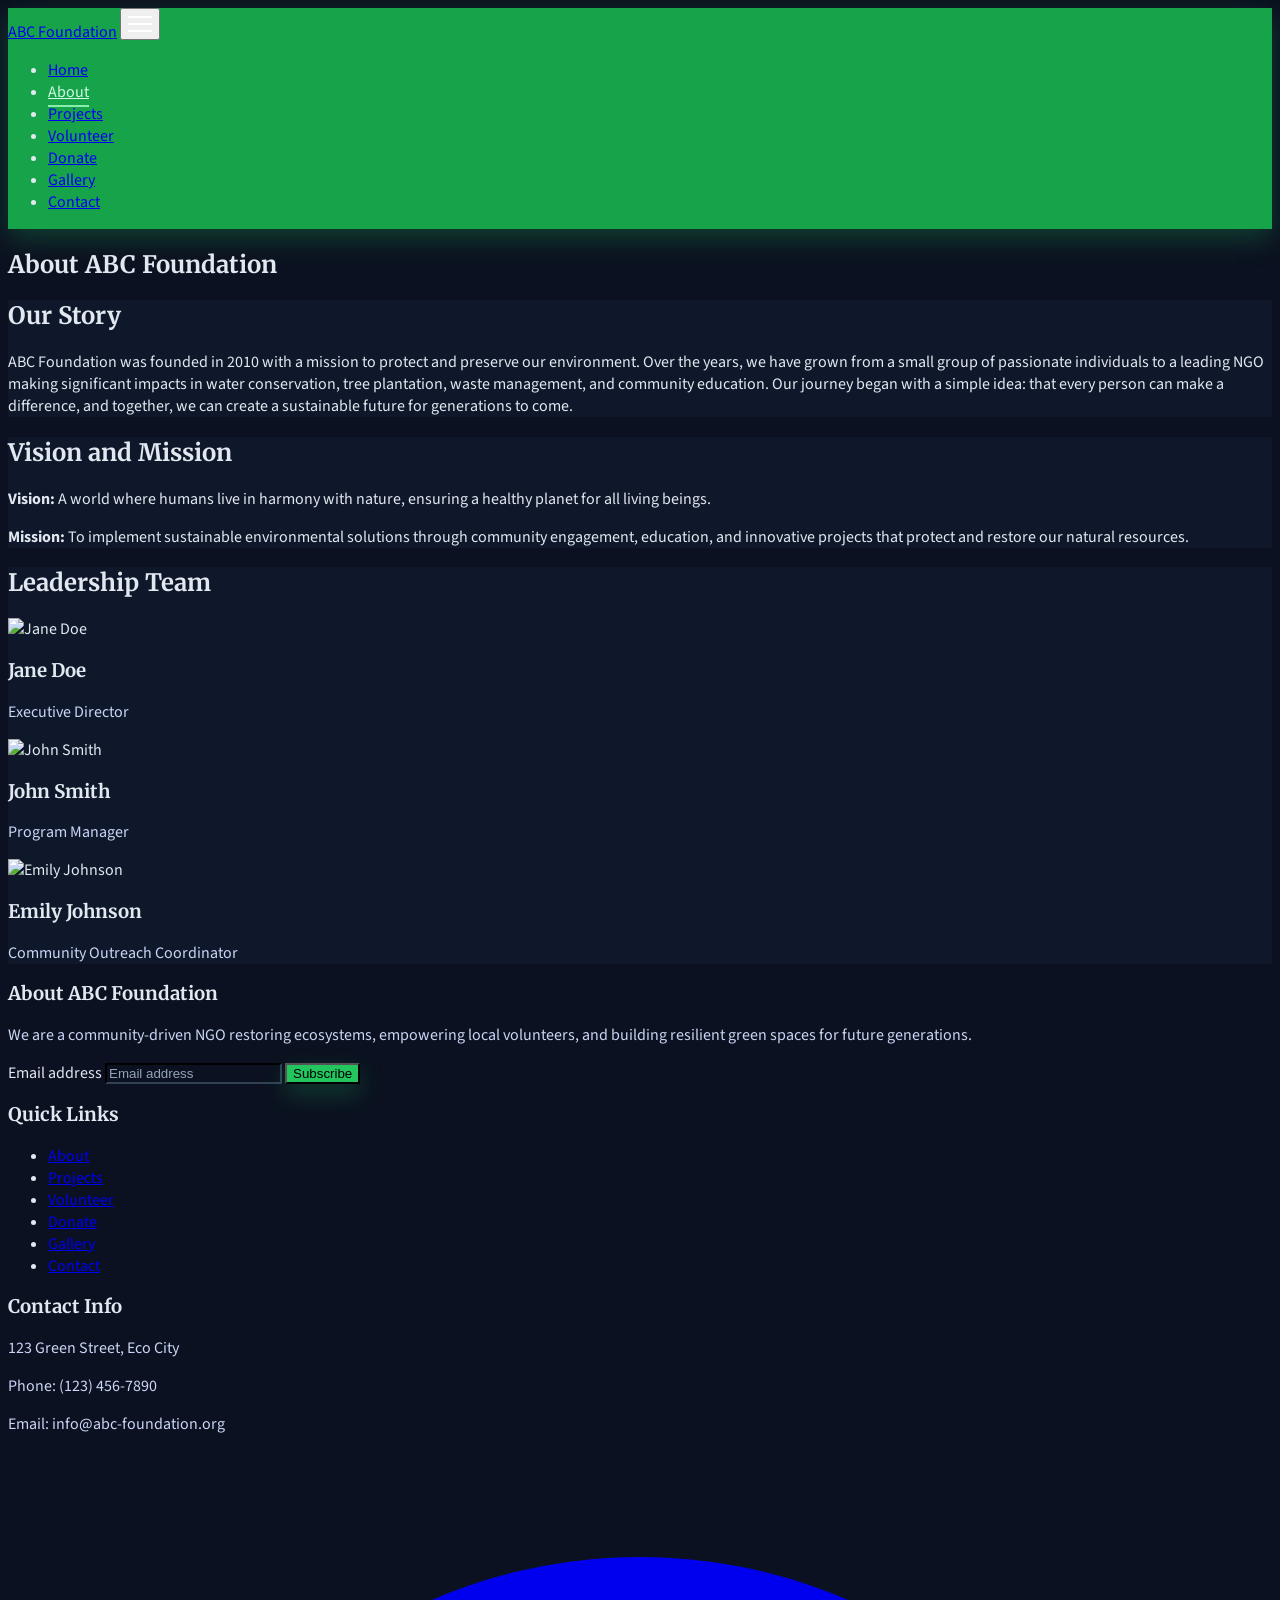
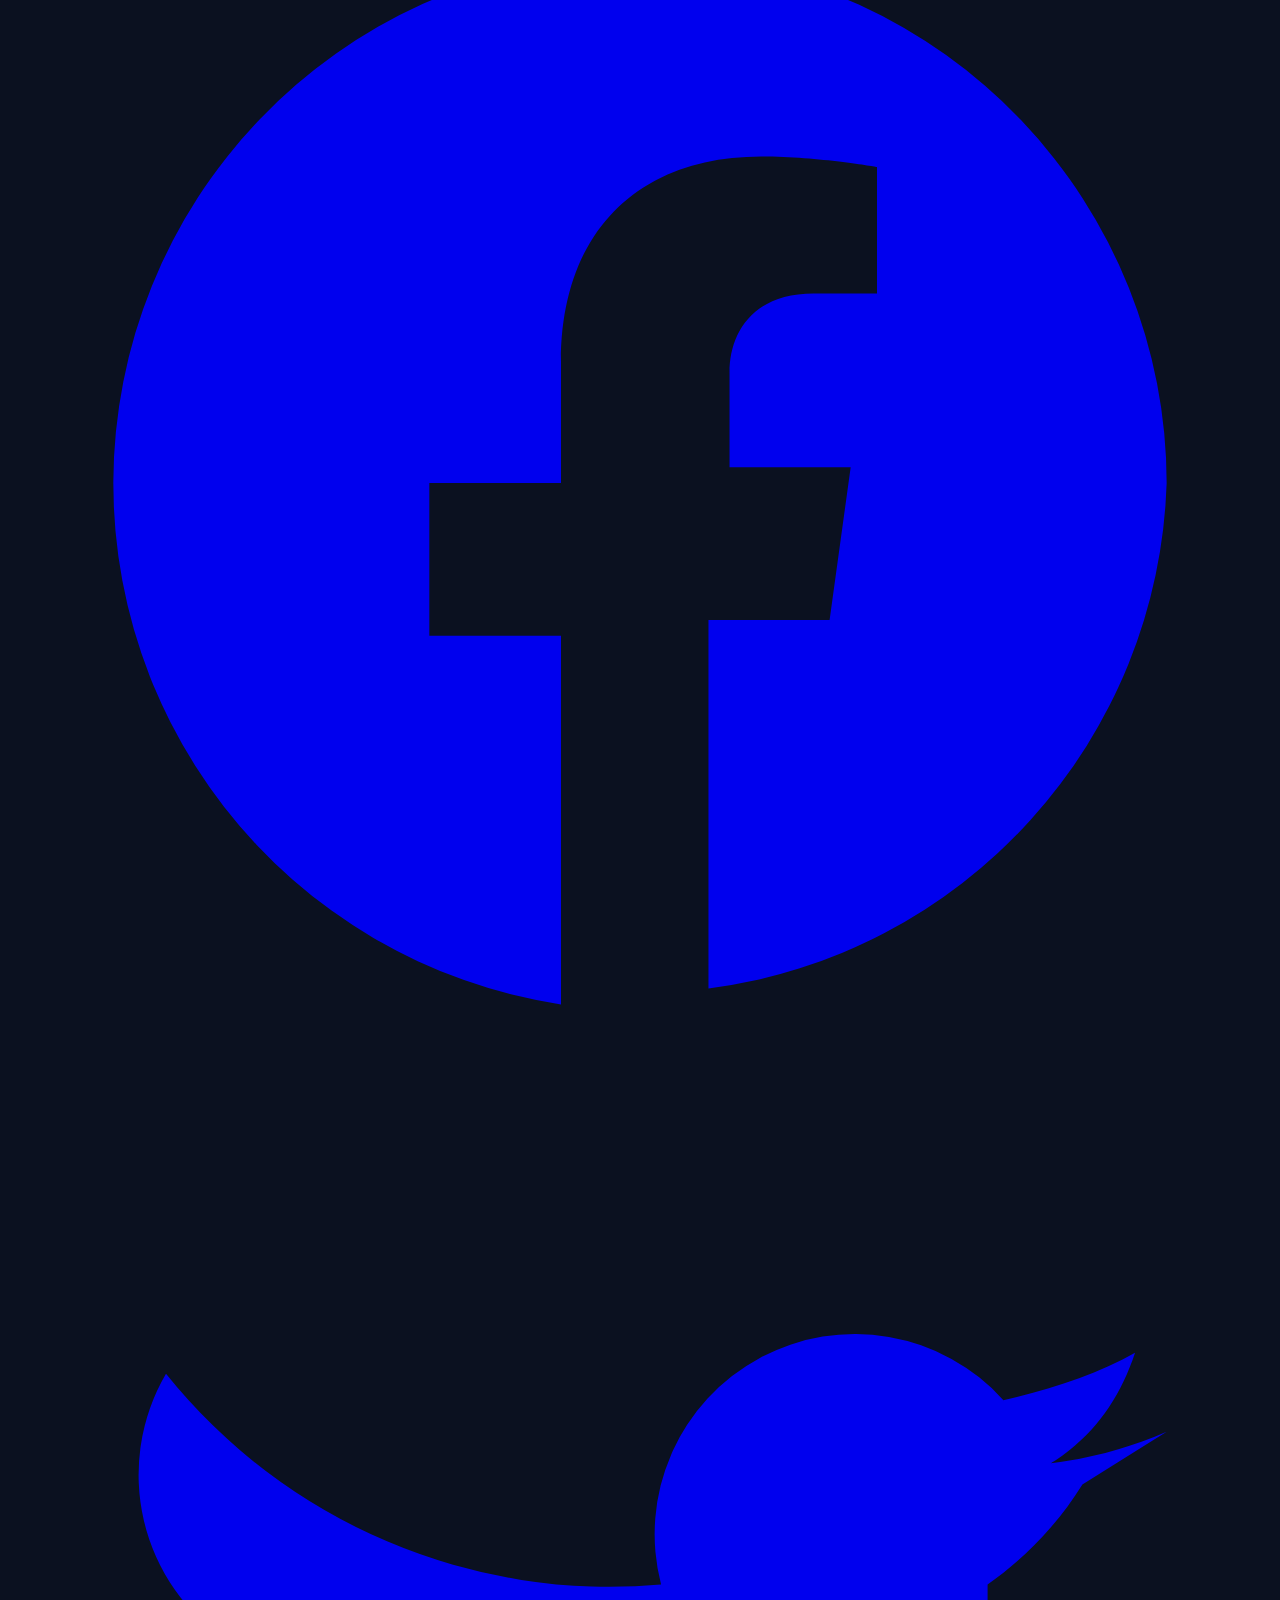
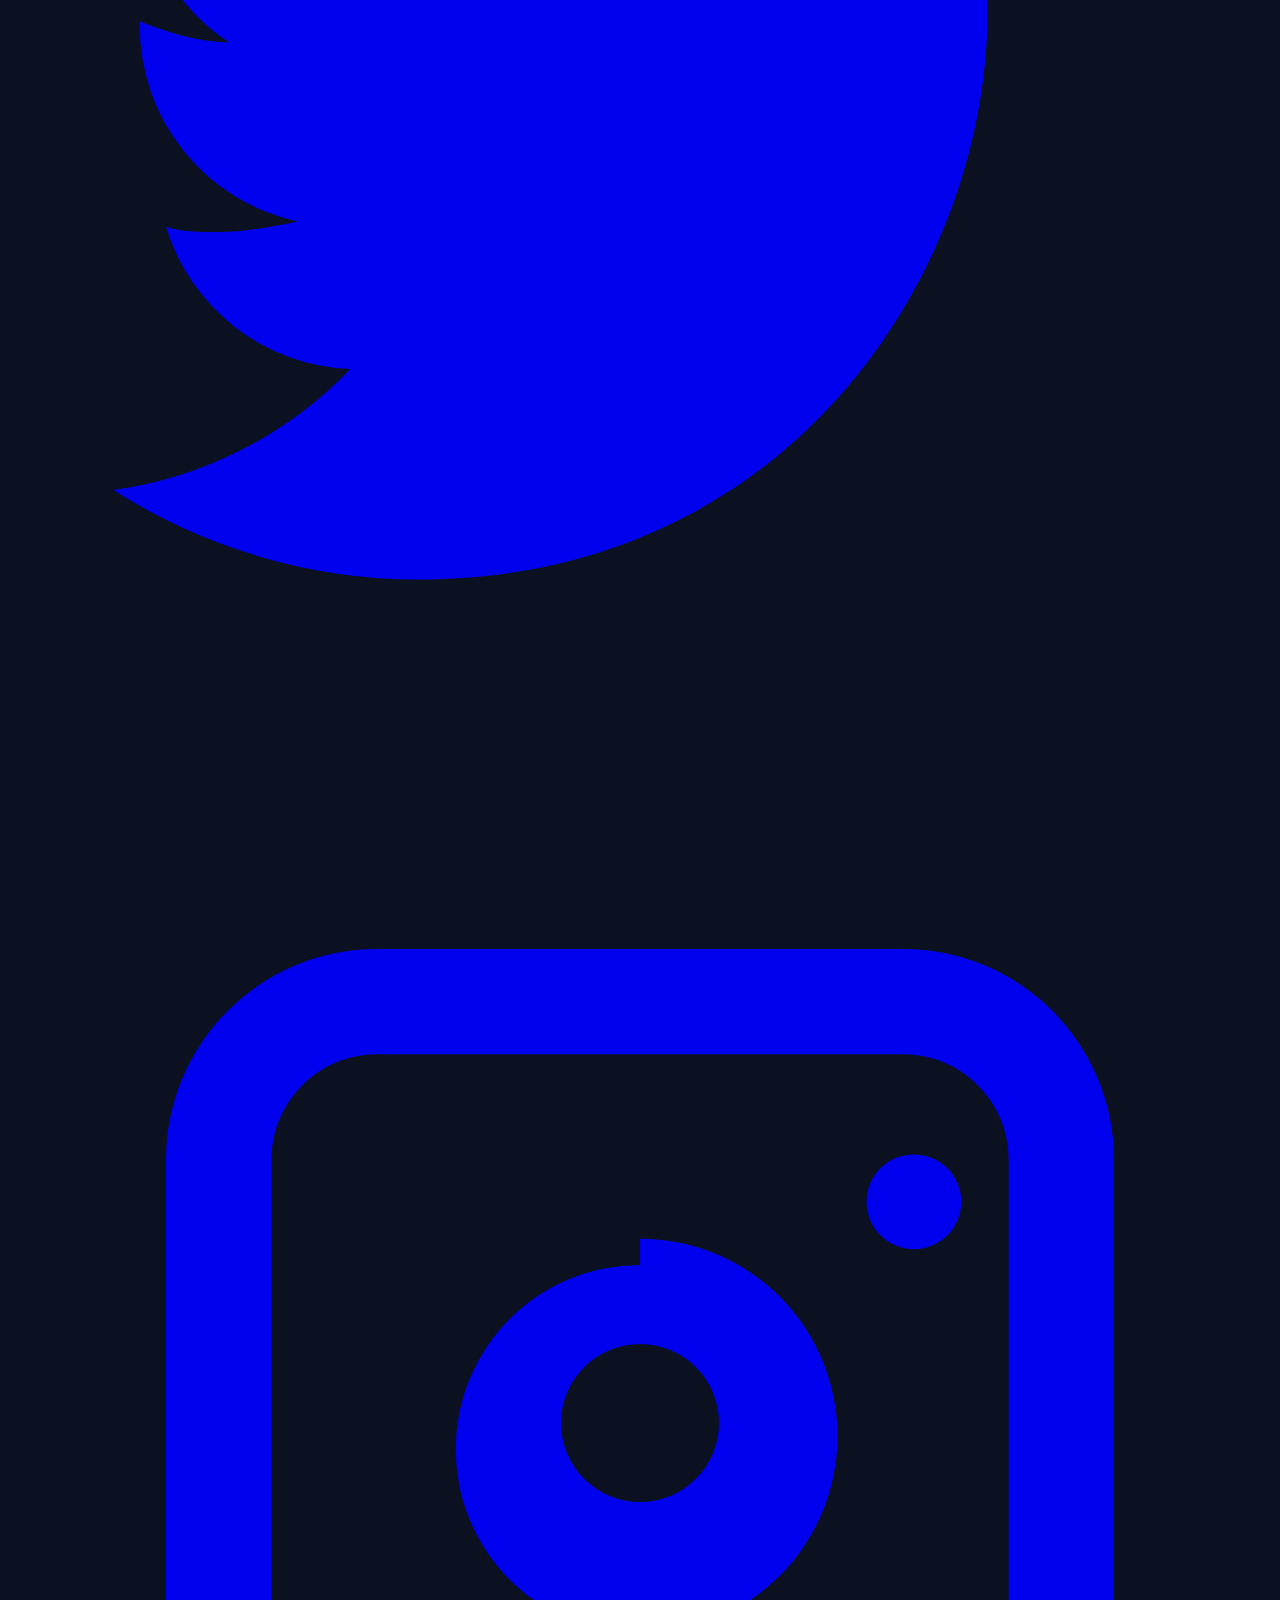
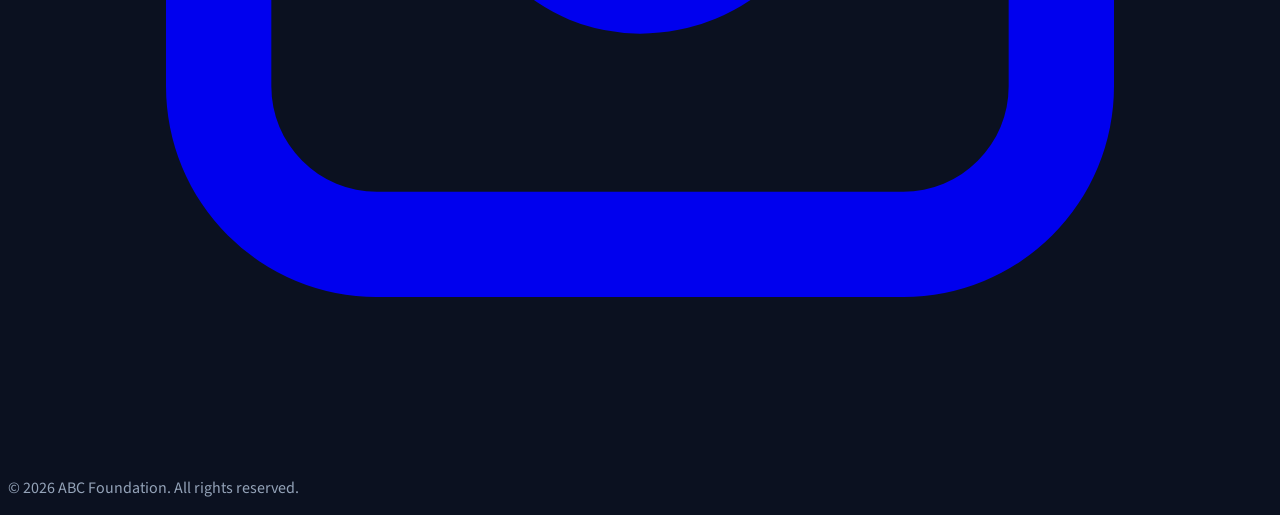
==== about.html @ 2b45e47e "Initial ABC website" ====
﻿<!DOCTYPE html>
<html lang="en">

<head>
    <meta charset="UTF-8">
    <meta name="viewport" content="width=device-width, initial-scale=1.0">
    <title>ABC Foundation | Environmental NGO</title>
    <meta name="description" content="ABC Foundation works on environmental conservation, tree plantation, water restoration and community sustainability initiatives.">
    <link href="https://cdn.jsdelivr.net/npm/tailwindcss@2.2.19/dist/tailwind.min.css" rel="stylesheet">
    <link rel="preconnect" href="https://fonts.googleapis.com">
    <link rel="preconnect" href="https://fonts.gstatic.com" crossorigin>
    <link
        href="https://fonts.googleapis.com/css2?family=Merriweather:wght@400;700&family=Source+Sans+3:wght@400;600;700&display=swap"
        rel="stylesheet">
    <link rel="stylesheet" href="assets/css/styles.css">
</head>

<body class="bg-gray-50">
    <!-- Navbar -->
    <nav class="bg-green-700 text-white sticky top-0 z-50">
        <div class="container mx-auto px-4 py-4 flex items-center justify-between">
            <a href="index.html" class="text-2xl font-bold tracking-wide">ABC Foundation</a>
            <button id="hamburger" class="md:hidden focus:outline-none" aria-label="Toggle navigation"
                aria-expanded="false" aria-controls="mobile-menu">
                <span class="hamburger-line"></span>
                <span class="hamburger-line"></span>
                <span class="hamburger-line"></span>
            </button>
            <ul class="hidden md:flex items-center space-x-6 text-sm font-semibold uppercase tracking-wide">
                <li><a href="index.html" class="nav-link">Home</a></li>
                <li><a href="about.html" class="nav-link">About</a></li>
                <li><a href="projects.html" class="nav-link">Projects</a></li>
                <li><a href="volunteer.html" class="nav-link">Volunteer</a></li>
                <li><a href="donate.html" class="nav-link">Donate</a></li>
                <li><a href="gallery.html" class="nav-link">Gallery</a></li>
                <li><a href="contact.html" class="nav-link">Contact</a></li>
            </ul>
        </div>
        <div id="mobile-menu" class="mobile-menu md:hidden">
            <ul class="px-4 pb-4 space-y-3 text-sm font-semibold uppercase tracking-wide">
                <li><a href="index.html" class="nav-link block">Home</a></li>
                <li><a href="about.html" class="nav-link block">About</a></li>
                <li><a href="projects.html" class="nav-link block">Projects</a></li>
                <li><a href="volunteer.html" class="nav-link block">Volunteer</a></li>
                <li><a href="donate.html" class="nav-link block">Donate</a></li>
                <li><a href="gallery.html" class="nav-link block">Gallery</a></li>
                <li><a href="contact.html" class="nav-link block">Contact</a></li>
            </ul>
        </div>
    </nav>

    <!-- About Section -->
    <section class="py-16">
        <div class="container mx-auto px-4">
            <div class="max-w-4xl mx-auto">
                <h1 class="text-4xl font-bold text-center mb-12">About ABC Foundation</h1>
                <div class="mb-12 bg-white rounded-2xl p-8">
                    <h2 class="text-2xl font-semibold mb-4">Our Story</h2>
                    <p class="text-lg text-gray-700">ABC Foundation was founded in 2010 with a mission to protect and
                        preserve our environment. Over the years, we have grown from a small group of passionate
                        individuals to a leading NGO making significant impacts in water conservation, tree plantation,
                        waste management, and community education. Our journey began with a simple idea: that every
                        person can make a difference, and together, we can create a sustainable future for generations
                        to come.</p>
                </div>
                <div class="mb-12 bg-white rounded-2xl p-8">
                    <h2 class="text-2xl font-semibold mb-4">Vision and Mission</h2>
                    <p class="text-lg text-gray-700 mb-4"><strong>Vision:</strong> A world where humans live in harmony
                        with nature, ensuring a healthy planet for all living beings.</p>
                    <p class="text-lg text-gray-700"><strong>Mission:</strong> To implement sustainable environmental
                        solutions through community engagement, education, and innovative projects that protect and
                        restore our natural resources.</p>
                </div>
                <div class="bg-white rounded-2xl p-8">
                    <h2 class="text-2xl font-semibold mb-8">Leadership Team</h2>
                    <div class="grid grid-cols-1 md:grid-cols-3 gap-8">
                        <div class="text-center">
                            <img loading="lazy" src="https://source.unsplash.com/random/200x200/?person1" alt="Jane Doe"
                                class="w-32 h-32 rounded-full mx-auto mb-4 object-cover">
                            <h3 class="text-xl font-semibold">Jane Doe</h3>
                            <p class="text-gray-600">Executive Director</p>
                        </div>
                        <div class="text-center">
                            <img loading="lazy" src="https://source.unsplash.com/random/200x200/?person2" alt="John Smith"
                                class="w-32 h-32 rounded-full mx-auto mb-4 object-cover">
                            <h3 class="text-xl font-semibold">John Smith</h3>
                            <p class="text-gray-600">Program Manager</p>
                        </div>
                        <div class="text-center">
                            <img loading="lazy" src="https://source.unsplash.com/random/200x200/?person3" alt="Emily Johnson"
                                class="w-32 h-32 rounded-full mx-auto mb-4 object-cover">
                            <h3 class="text-xl font-semibold">Emily Johnson</h3>
                            <p class="text-gray-600">Community Outreach Coordinator</p>
                        </div>
                    </div>
                </div>
            </div>
        </div>
    </section>

    <!-- Footer -->
    <footer class="bg-gray-900 text-white py-12">
    <div class="container mx-auto px-4">
        <div class="grid grid-cols-1 md:grid-cols-3 gap-10">
            <div>
                <h3 class="text-lg font-semibold mb-4">About ABC Foundation</h3>
                <p class="text-gray-300">We are a community-driven NGO restoring ecosystems, empowering local
                    volunteers, and building resilient green spaces for future generations.</p>
                <form class="mt-4 flex flex-col sm:flex-row gap-3" data-demo="true">
                    <label for="footer-email" class="sr-only">Email address</label>
                    <input type="email" id="footer-email" name="footer-email"
                        class="w-full px-4 py-2 rounded-full text-gray-900" placeholder="Email address" required>
                    <button type="submit"
                        class="bg-green-600 text-white px-5 py-2 rounded-full font-semibold hover:bg-green-700">Subscribe</button>
                </form>
            </div>
            <div>
                <h3 class="text-lg font-semibold mb-4">Quick Links</h3>
                <ul class="space-y-2">
                    <li><a href="about.html" class="hover:text-green-300">About</a></li>
                    <li><a href="projects.html" class="hover:text-green-300">Projects</a></li>
                    <li><a href="volunteer.html" class="hover:text-green-300">Volunteer</a></li>
                    <li><a href="donate.html" class="hover:text-green-300">Donate</a></li>
                    <li><a href="gallery.html" class="hover:text-green-300">Gallery</a></li>
                    <li><a href="contact.html" class="hover:text-green-300">Contact</a></li>
                </ul>
            </div>
            <div>
                <h3 class="text-lg font-semibold mb-4">Contact Info</h3>
                <p class="text-gray-300">123 Green Street, Eco City</p>
                <p class="text-gray-300">Phone: (123) 456-7890</p>
                <p class="text-gray-300">Email: info@abc-foundation.org</p>
                <div class="flex items-center space-x-4 mt-4">
                    <a href="#" class="hover:text-green-300" aria-label="Facebook">
                        <svg class="w-5 h-5" viewBox="0 0 24 24" fill="currentColor" aria-hidden="true">
                            <path
                                d="M22 12a10 10 0 10-11.5 9.9v-7H8v-2.9h2.5V9.7c0-2.5 1.5-3.9 3.8-3.9 1.1 0 2.2.2 2.2.2v2.4h-1.2c-1.2 0-1.6.8-1.6 1.5v1.8H16l-.4 2.9h-2.3v7A10 10 0 0022 12z" />
                        </svg>
                    </a>
                    <a href="#" class="hover:text-green-300" aria-label="Twitter">
                        <svg class="w-5 h-5" viewBox="0 0 24 24" fill="currentColor" aria-hidden="true">
                            <path
                                d="M22 5.9c-.7.3-1.4.5-2.2.6.8-.5 1.3-1.2 1.6-2.1-.7.4-1.6.7-2.5.9a3.8 3.8 0 00-6.5 3.5A10.8 10.8 0 013 4.8a3.8 3.8 0 001.2 5.1c-.6 0-1.2-.2-1.7-.4v.1a3.8 3.8 0 003 3.7c-.5.1-1 .2-1.5.2-.4 0-.7 0-1-.1a3.8 3.8 0 003.5 2.7A7.7 7.7 0 012 18.4a10.8 10.8 0 005.8 1.7c7 0 10.8-5.8 10.8-10.8v-.5c.7-.5 1.3-1.1 1.8-1.9z" />
                        </svg>
                    </a>
                    <a href="#" class="hover:text-green-300" aria-label="Instagram">
                        <svg class="w-5 h-5" viewBox="0 0 24 24" fill="currentColor" aria-hidden="true">
                            <path
                                d="M7 3h10a4 4 0 014 4v10a4 4 0 01-4 4H7a4 4 0 01-4-4V7a4 4 0 014-4zm10 2H7a2 2 0 00-2 2v10a2 2 0 002 2h10a2 2 0 002-2V7a2 2 0 00-2-2zm-5 3.5A3.5 3.5 0 1112 16a3.5 3.5 0 010-7zm0 2a1.5 1.5 0 100 3 1.5 1.5 0 000-3zm5.2-3.6a.9.9 0 11-.9.9.9.9 0 01.9-.9z" />
                        </svg>
                    </a>
                </div>
            </div>
        </div>
        <div class="mt-10 border-t border-gray-700 pt-6 text-center text-sm text-gray-400">
            <p>&copy; 2026 ABC Foundation. All rights reserved.</p>
        </div>
    </div>
</footer>

    <script src="assets/js/main.js"></script>
</body>

</html>
---- assets/css/styles.css ----
﻿/* Custom styles for ABC Foundation website */

:root {
    --green-700: #15803d;
    --green-600: #16a34a;
    --green-100: #dcfce7;
    --slate-950: #0b1120;
    --slate-900: #0f172a;
    --slate-800: #1e293b;
    --slate-700: #334155;
    --slate-400: #94a3b8;
    --slate-300: #cbd5f5;
    --emerald-200: #a7f3d0;
}

html {
    scroll-behavior: smooth;
}

body {
    font-family: "Source Sans 3", "Segoe UI", Arial, sans-serif;
    background: var(--slate-950);
    color: #e2e8f0;
}

h1,
h2,
h3,
h4,
h5,
h6 {
    font-family: "Merriweather", "Times New Roman", serif;
}

button:focus,
input:focus,
textarea:focus,
select:focus {
    outline: 2px solid #38a169;
    outline-offset: 2px;
}

.hero {
    position: relative;
}

.hero::before {
    content: '';
    position: absolute;
    inset: 0;
    background: linear-gradient(120deg, rgba(3, 7, 18, 0.85), rgba(15, 118, 110, 0.35));
    z-index: 1;
}

/* Dark theme overrides for Tailwind utility classes */
.bg-gray-50 {
    background-color: var(--slate-950);
}

.bg-gray-100 {
    background-color: var(--slate-900);
}

.bg-green-50 {
    background-color: #0b1b14;
}

.bg-white {
    background-color: var(--slate-900);
}

.bg-white.bg-opacity-10 {
    background-color: rgba(255, 255, 255, 0.1);
}

.bg-white.text-green-700 {
    background-color: #ffffff;
    color: #14532d;
}

.bg-green-600.text-white,
.bg-green-700.text-white {
    box-shadow: 0 10px 25px rgba(34, 197, 94, 0.25);
}

.bg-white.text-green-700:hover {
    background-color: #f8fafc;
}

.bg-green-600 {
    background-color: #22c55e;
}

.bg-green-700 {
    background-color: #16a34a;
}

.bg-green-600:hover,
.bg-green-700:hover {
    filter: brightness(1.08);
}

.text-gray-600 {
    color: var(--slate-300);
}

.text-gray-700 {
    color: #e2e8f0;
}

.text-gray-500 {
    color: var(--slate-400);
}

.text-gray-400 {
    color: var(--slate-400);
}

.text-gray-300 {
    color: #cbd5f5;
}

.text-gray-900 {
    color: #e2e8f0;
}

.border-gray-200 {
    border-color: #334155;
}

.border-gray-700 {
    border-color: #334155;
}

.border-green-200 {
    border-color: #14532d;
}

.shadow-sm {
    box-shadow: 0 10px 25px rgba(0, 0, 0, 0.35);
}

input,
textarea,
select {
    background-color: var(--slate-950);
    color: #e2e8f0;
    border-color: #334155;
}

input::placeholder,
textarea::placeholder {
    color: var(--slate-400);
}

.hero > div {
    position: relative;
    z-index: 2;
}

.nav-link {
    position: relative;
    padding-bottom: 0.25rem;
    transition: color 0.2s ease;
}

.nav-link:hover,
.nav-link-active {
    color: #d1fae5;
}

.nav-link-active::after {
    content: '';
    position: absolute;
    left: 0;
    bottom: 0;
    width: 100%;
    height: 2px;
    background: #86efac;
}

.nav-scrolled {
    box-shadow: 0 10px 25px rgba(15, 23, 42, 0.12);
}

.mobile-menu {
    max-height: 0;
    overflow: hidden;
    transition: max-height 0.3s ease;
}

.mobile-menu.open {
    max-height: 320px;
}

.hamburger-line {
    display: block;
    width: 24px;
    height: 2px;
    background: #ffffff;
    margin: 5px 0;
    transition: transform 0.3s ease, opacity 0.3s ease;
}

#hamburger.is-active .hamburger-line:nth-child(1) {
    transform: translateY(7px) rotate(45deg);
}

#hamburger.is-active .hamburger-line:nth-child(2) {
    opacity: 0;
}

#hamburger.is-active .hamburger-line:nth-child(3) {
    transform: translateY(-7px) rotate(-45deg);
}

.lift-card {
    transition: transform 0.3s ease, box-shadow 0.3s ease;
}

.lift-card:hover {
    transform: translateY(-6px);
    box-shadow: 0 16px 30px rgba(15, 23, 42, 0.12);
}

.stat-number {
    font-variant-numeric: tabular-nums;
}

.project-card img,
.gallery-image {
    transition: transform 0.4s ease;
}

.project-card:hover img,
.gallery-image:hover {
    transform: scale(1.05);
}

.masonry {
    column-count: 1;
    column-gap: 1.25rem;
}

.masonry-item {
    break-inside: avoid;
    margin-bottom: 1.25rem;
}

@media (min-width: 640px) {
    .masonry {
        column-count: 2;
    }
}

@media (min-width: 1024px) {
    .masonry {
        column-count: 3;
    }
}

.lightbox {
    position: fixed;
    inset: 0;
    display: flex;
    align-items: center;
    justify-content: center;
    background: rgba(15, 23, 42, 0.8);
    padding: 1.5rem;
    z-index: 60;
}

.lightbox.hidden {
    display: none;
}

.lightbox img {
    max-height: 85vh;
    max-width: 90vw;
    border-radius: 1rem;
    box-shadow: 0 20px 45px rgba(15, 23, 42, 0.35);
}

.lightbox button {
    position: absolute;
    top: 1.5rem;
    right: 1.5rem;
    background: #ffffff;
    color: var(--slate-900);
    border-radius: 9999px;
    width: 40px;
    height: 40px;
    font-size: 1.5rem;
    line-height: 1;
    border: none;
    cursor: pointer;
}

.donation-option.selected {
    border-color: var(--green-600);
    box-shadow: 0 10px 20px rgba(22, 163, 74, 0.2);
}

img {
    max-width: 100%;
    height: auto;
}

@media print {
    nav,
    footer {
        display: none;
    }
}
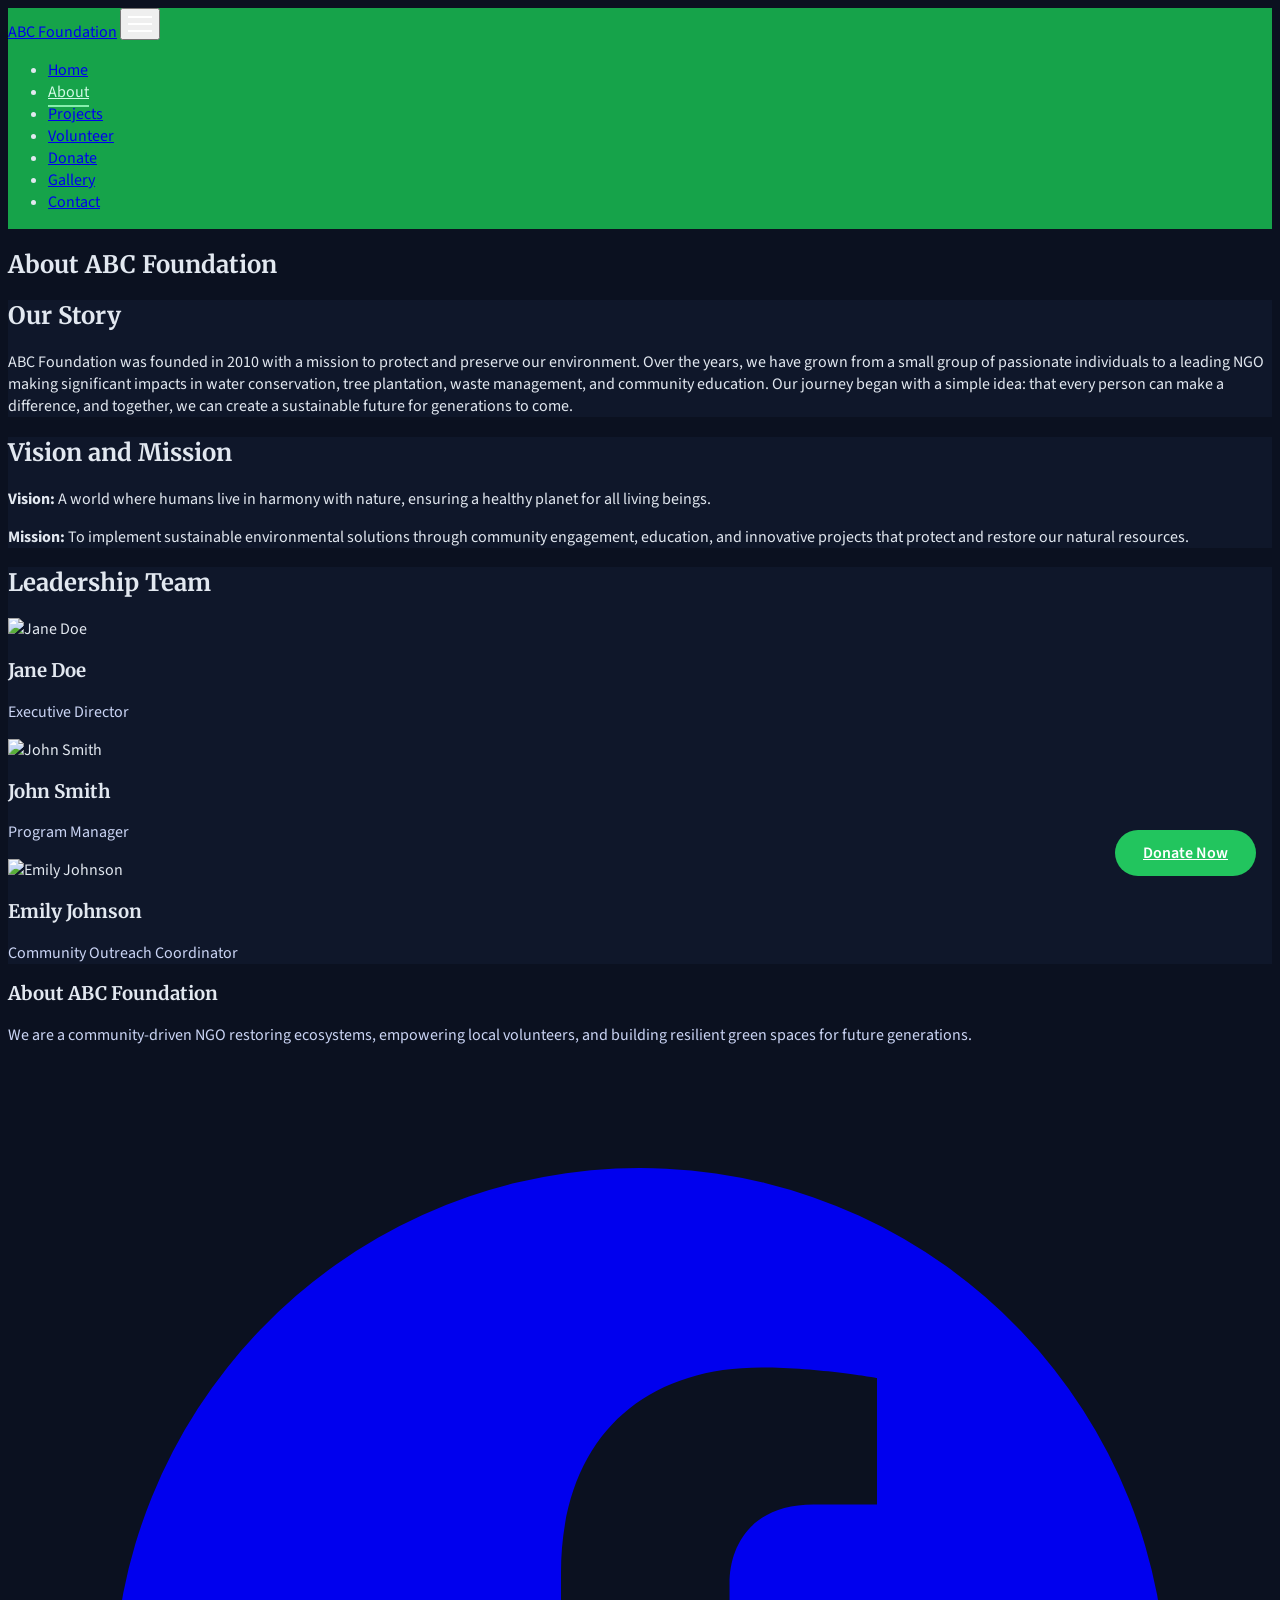
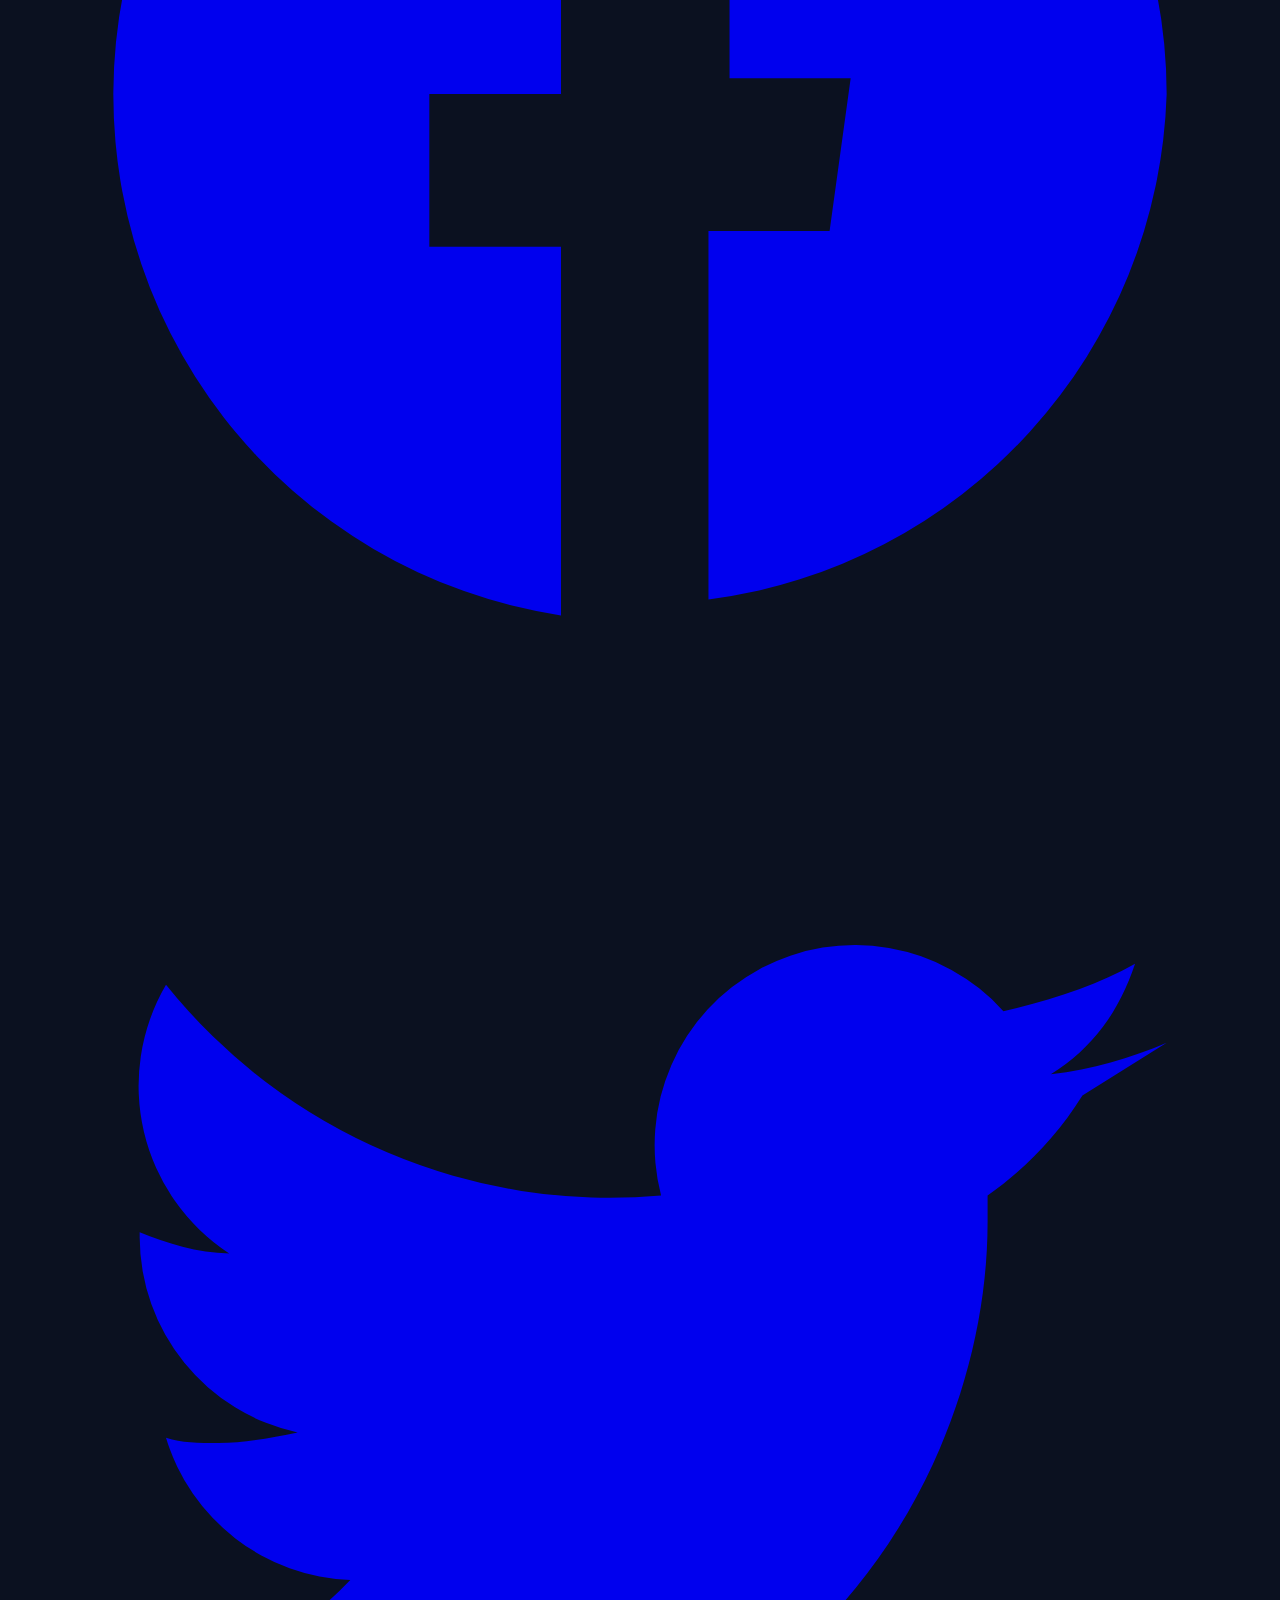
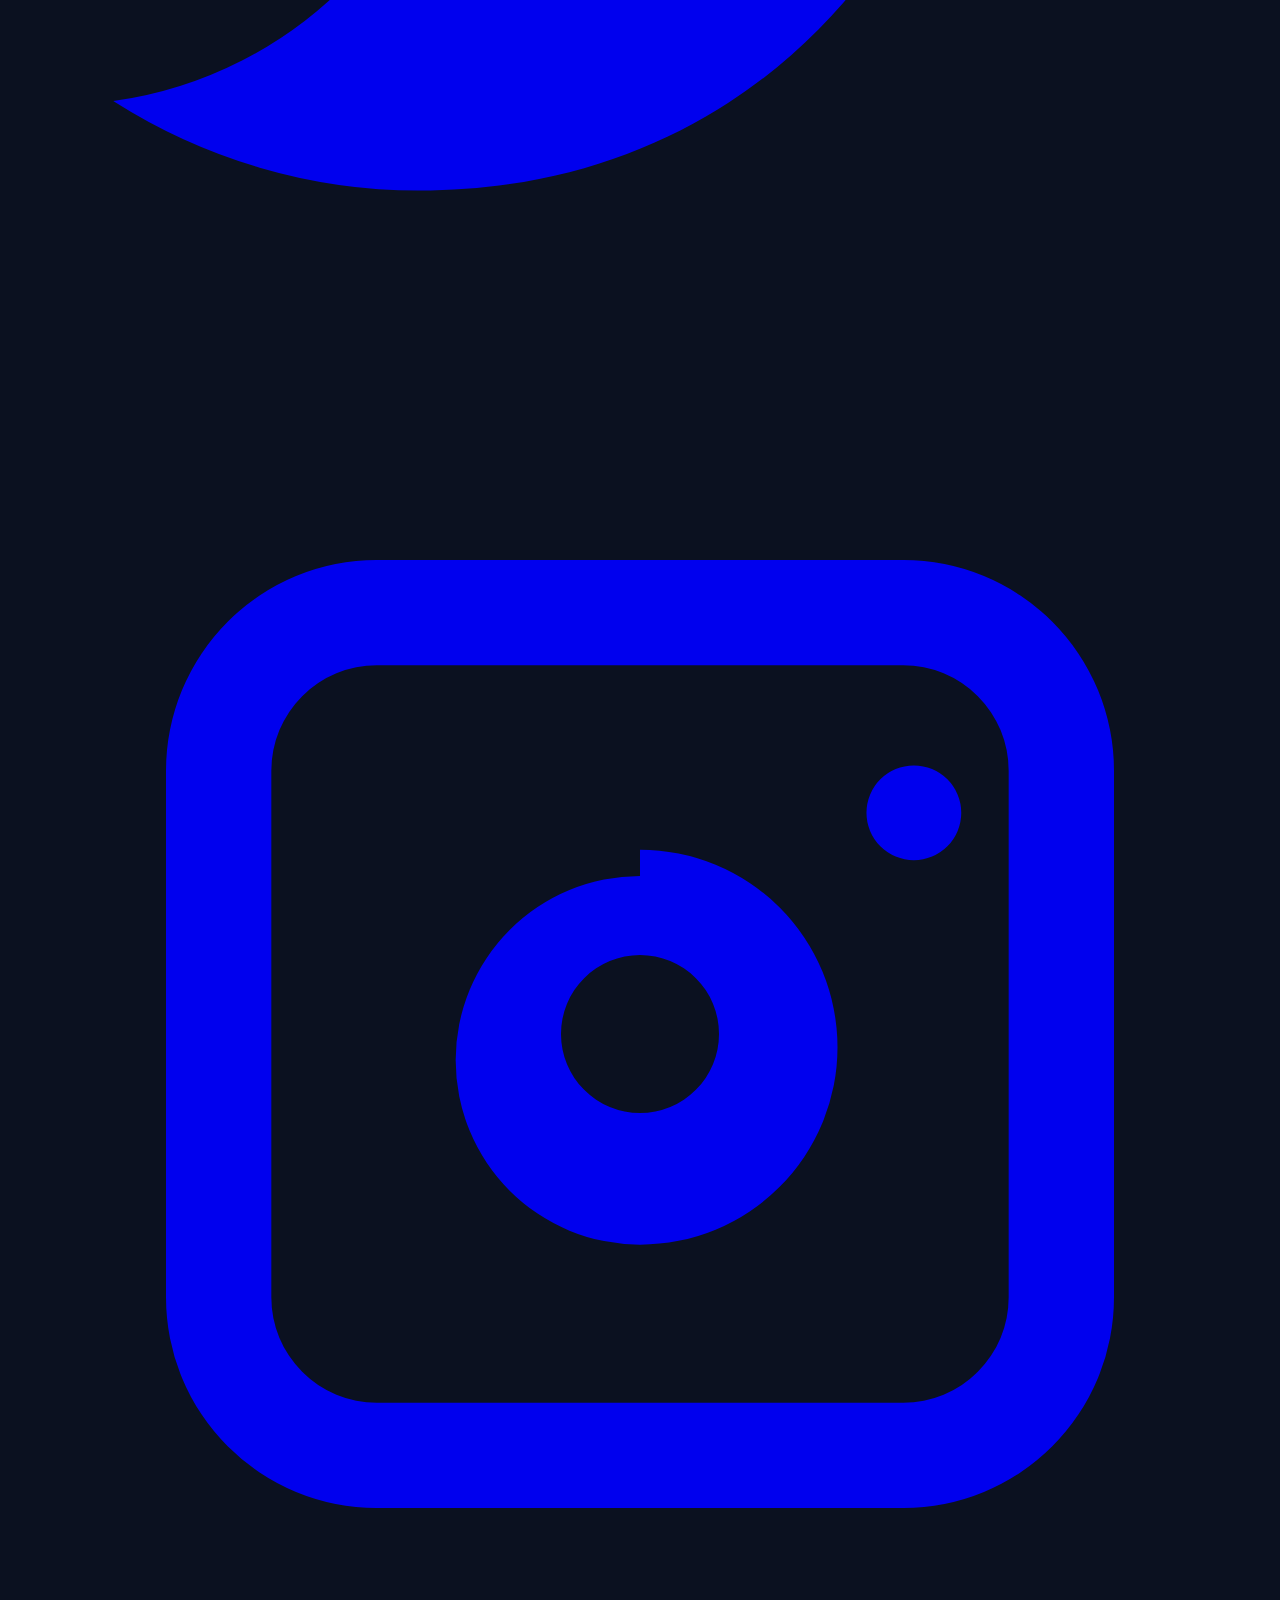
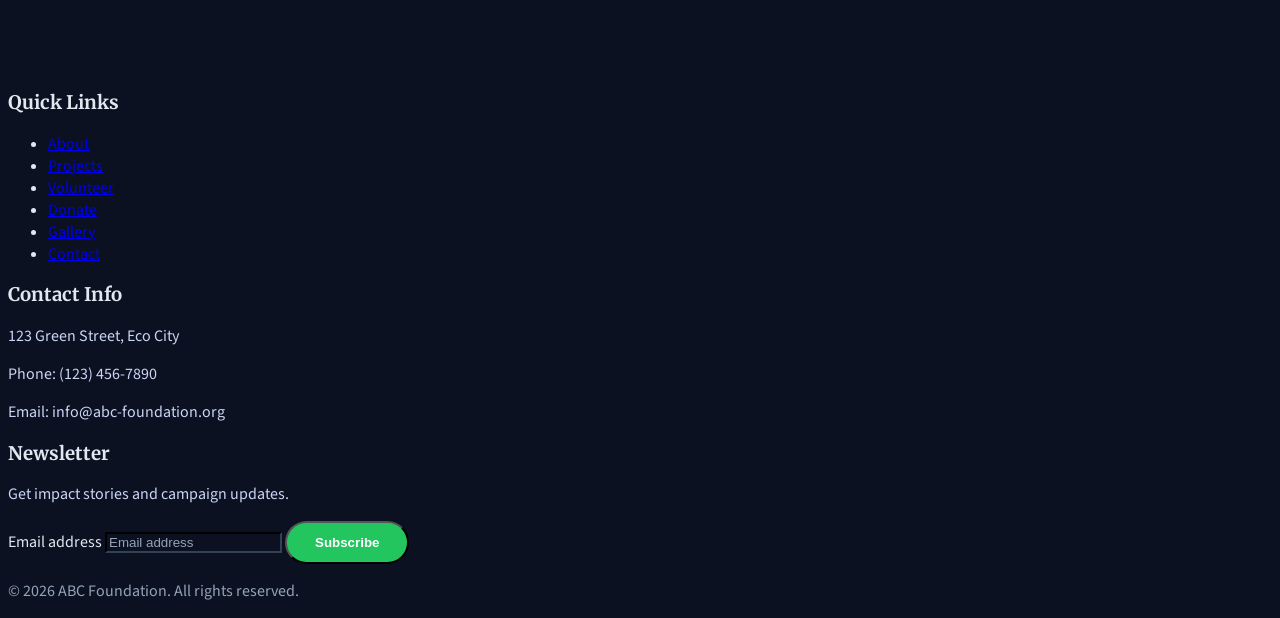
==== commit 34461975: "updated to a modern nonprofit landing site enhanced the site with nonprofit-focused elements such as" ====
--- a/about.html
+++ b/about.html
@@ -13,6 +13,7 @@
         href="https://fonts.googleapis.com/css2?family=Merriweather:wght@400;700&family=Source+Sans+3:wght@400;600;700&display=swap"
         rel="stylesheet">
     <link rel="stylesheet" href="assets/css/styles.css">
+<script defer data-domain="abc-foundation.netlify.app" src="https://plausible.io/js/script.js"></script>
 </head>
 
 <body class="bg-gray-50">
@@ -101,35 +102,11 @@
     <!-- Footer -->
     <footer class="bg-gray-900 text-white py-12">
     <div class="container mx-auto px-4">
-        <div class="grid grid-cols-1 md:grid-cols-3 gap-10">
+        <div class="grid grid-cols-1 sm:grid-cols-2 lg:grid-cols-4 gap-10">
             <div>
                 <h3 class="text-lg font-semibold mb-4">About ABC Foundation</h3>
                 <p class="text-gray-300">We are a community-driven NGO restoring ecosystems, empowering local
                     volunteers, and building resilient green spaces for future generations.</p>
-                <form class="mt-4 flex flex-col sm:flex-row gap-3" data-demo="true">
-                    <label for="footer-email" class="sr-only">Email address</label>
-                    <input type="email" id="footer-email" name="footer-email"
-                        class="w-full px-4 py-2 rounded-full text-gray-900" placeholder="Email address" required>
-                    <button type="submit"
-                        class="bg-green-600 text-white px-5 py-2 rounded-full font-semibold hover:bg-green-700">Subscribe</button>
-                </form>
-            </div>
-            <div>
-                <h3 class="text-lg font-semibold mb-4">Quick Links</h3>
-                <ul class="space-y-2">
-                    <li><a href="about.html" class="hover:text-green-300">About</a></li>
-                    <li><a href="projects.html" class="hover:text-green-300">Projects</a></li>
-                    <li><a href="volunteer.html" class="hover:text-green-300">Volunteer</a></li>
-                    <li><a href="donate.html" class="hover:text-green-300">Donate</a></li>
-                    <li><a href="gallery.html" class="hover:text-green-300">Gallery</a></li>
-                    <li><a href="contact.html" class="hover:text-green-300">Contact</a></li>
-                </ul>
-            </div>
-            <div>
-                <h3 class="text-lg font-semibold mb-4">Contact Info</h3>
-                <p class="text-gray-300">123 Green Street, Eco City</p>
-                <p class="text-gray-300">Phone: (123) 456-7890</p>
-                <p class="text-gray-300">Email: info@abc-foundation.org</p>
                 <div class="flex items-center space-x-4 mt-4">
                     <a href="#" class="hover:text-green-300" aria-label="Facebook">
                         <svg class="w-5 h-5" viewBox="0 0 24 24" fill="currentColor" aria-hidden="true">
@@ -151,6 +128,33 @@
                     </a>
                 </div>
             </div>
+            <div>
+                <h3 class="text-lg font-semibold mb-4">Quick Links</h3>
+                <ul class="space-y-2">
+                    <li><a href="about.html" class="hover:text-green-300">About</a></li>
+                    <li><a href="projects.html" class="hover:text-green-300">Projects</a></li>
+                    <li><a href="volunteer.html" class="hover:text-green-300">Volunteer</a></li>
+                    <li><a href="donate.html" class="hover:text-green-300">Donate</a></li>
+                    <li><a href="gallery.html" class="hover:text-green-300">Gallery</a></li>
+                    <li><a href="contact.html" class="hover:text-green-300">Contact</a></li>
+                </ul>
+            </div>
+            <div>
+                <h3 class="text-lg font-semibold mb-4">Contact Info</h3>
+                <p class="text-gray-300">123 Green Street, Eco City</p>
+                <p class="text-gray-300">Phone: (123) 456-7890</p>
+                <p class="text-gray-300">Email: info@abc-foundation.org</p>
+            </div>
+            <div>
+                <h3 class="text-lg font-semibold mb-4">Newsletter</h3>
+                <p class="text-gray-300 mb-4">Get impact stories and campaign updates.</p>
+                <form class="flex flex-col gap-3" data-demo="true">
+                    <label for="footer-email" class="sr-only">Email address</label>
+                    <input type="email" id="footer-email" name="footer-email"
+                        class="w-full px-4 py-2 rounded-full text-gray-900" placeholder="Email address" required>
+                    <button type="submit" class="btn-primary text-sm">Subscribe</button>
+                </form>
+            </div>
         </div>
         <div class="mt-10 border-t border-gray-700 pt-6 text-center text-sm text-gray-400">
             <p>&copy; 2026 ABC Foundation. All rights reserved.</p>
@@ -168,3 +172,6 @@
 
 
 
+
+
+
--- a/assets/css/styles.css
+++ b/assets/css/styles.css
@@ -1,4 +1,4 @@
-﻿/* Custom styles for ABC Foundation website */
+/* Custom styles for ABC Foundation website */
 
 :root {
     --green-700: #15803d;
@@ -23,6 +23,15 @@
     color: #e2e8f0;
 }
 
+body.page-fade {
+    opacity: 0;
+    transition: opacity 0.4s ease;
+}
+
+body.page-fade.is-loaded {
+    opacity: 1;
+}
+
 h1,
 h2,
 h3,
@@ -44,7 +53,7 @@
     position: relative;
 }
 
-.hero::before {
+.hero.hero-overlay::before {
     content: '';
     position: absolute;
     inset: 0;
@@ -52,6 +61,110 @@
     z-index: 1;
 }
 
+.hero-gradient {
+    background: linear-gradient(120deg, #d1fae5 0%, #f8fafc 55%, #ffffff 100%);
+}
+
+.hero-gradient .text-gray-900 {
+    color: #0f172a;
+}
+
+.hero-gradient .text-gray-700 {
+    color: #334155;
+}
+
+.hero-visual {
+    position: relative;
+    overflow: hidden;
+}
+
+.hero-shape {
+    position: absolute;
+    border-radius: 9999px;
+    filter: blur(40px);
+    opacity: 0.55;
+    animation: float 12s ease-in-out infinite;
+}
+
+.hero-shape.shape-a {
+    width: 220px;
+    height: 220px;
+    background: rgba(34, 197, 94, 0.35);
+    top: -40px;
+    left: -30px;
+}
+
+.hero-shape.shape-b {
+    width: 280px;
+    height: 280px;
+    background: rgba(16, 185, 129, 0.25);
+    bottom: -80px;
+    right: -40px;
+    animation-delay: 1.5s;
+}
+
+.hero-shape.shape-c {
+    width: 180px;
+    height: 180px;
+    background: rgba(14, 116, 144, 0.25);
+    top: 40%;
+    right: 15%;
+    animation-delay: 0.8s;
+}
+
+@keyframes float {
+    0%,
+    100% {
+        transform: translateY(0px);
+    }
+    50% {
+        transform: translateY(18px);
+    }
+}
+
+.fade-up {
+    opacity: 0;
+    transform: translateY(18px);
+    transition: opacity 0.6s ease, transform 0.6s ease;
+}
+
+.fade-up.is-visible {
+    opacity: 1;
+    transform: translateY(0);
+}
+
+.partner-logo {
+    filter: grayscale(1);
+    opacity: 0.7;
+    transition: filter 0.3s ease, opacity 0.3s ease;
+}
+
+.partner-logo:hover {
+    filter: grayscale(0);
+    opacity: 1;
+}
+
+.map-marker {
+    position: absolute;
+    width: 14px;
+    height: 14px;
+    background: #22c55e;
+    border-radius: 50%;
+    box-shadow: 0 0 0 6px rgba(34, 197, 94, 0.2);
+}
+
+.parallax-section {
+    background-attachment: fixed;
+    background-size: cover;
+    background-position: center;
+}
+
+@media (max-width: 767px) {
+    .parallax-section {
+        background-attachment: scroll;
+    }
+}
+
 /* Dark theme overrides for Tailwind utility classes */
 .bg-gray-50 {
     background-color: var(--slate-950);
@@ -76,15 +189,6 @@
 .bg-white.text-green-700 {
     background-color: #ffffff;
     color: #14532d;
-}
-
-.bg-green-600.text-white,
-.bg-green-700.text-white {
-    box-shadow: 0 10px 25px rgba(34, 197, 94, 0.25);
-}
-
-.bg-white.text-green-700:hover {
-    background-color: #f8fafc;
 }
 
 .bg-green-600 {
@@ -153,7 +257,7 @@
     color: var(--slate-400);
 }
 
-.hero > div {
+.hero.hero-overlay > div {
     position: relative;
     z-index: 2;
 }
@@ -301,6 +405,57 @@
     box-shadow: 0 10px 20px rgba(22, 163, 74, 0.2);
 }
 
+.gallery-filter.selected {
+    background-color: #22c55e;
+    color: #0b1120;
+}
+
+.btn-primary {
+    background-color: #22c55e;
+    color: #ffffff;
+    padding: 0.75rem 1.75rem;
+    border-radius: 9999px;
+    font-weight: 600;
+    transition: transform 0.2s ease, box-shadow 0.2s ease, filter 0.2s ease;
+}
+
+.btn-primary:hover {
+    transform: translateY(-1px);
+    box-shadow: 0 12px 24px rgba(34, 197, 94, 0.25);
+}
+
+.btn-secondary {
+    border: 2px solid #22c55e;
+    color: #e2e8f0;
+    padding: 0.75rem 1.75rem;
+    border-radius: 9999px;
+    font-weight: 600;
+    transition: background-color 0.2s ease, color 0.2s ease;
+}
+
+.btn-secondary:hover {
+    background-color: #22c55e;
+    color: #0b1120;
+}
+
+.hero-gradient .btn-secondary {
+    color: #14532d;
+}
+
+.sticky-donate {
+    position: fixed;
+    right: 1.5rem;
+    bottom: 1.5rem;
+    z-index: 50;
+}
+
+@media (max-width: 639px) {
+    .sticky-donate {
+        right: 1rem;
+        bottom: 1rem;
+    }
+}
+
 img {
     max-width: 100%;
     height: auto;
@@ -312,5 +467,3 @@
         display: none;
     }
 }
-
-
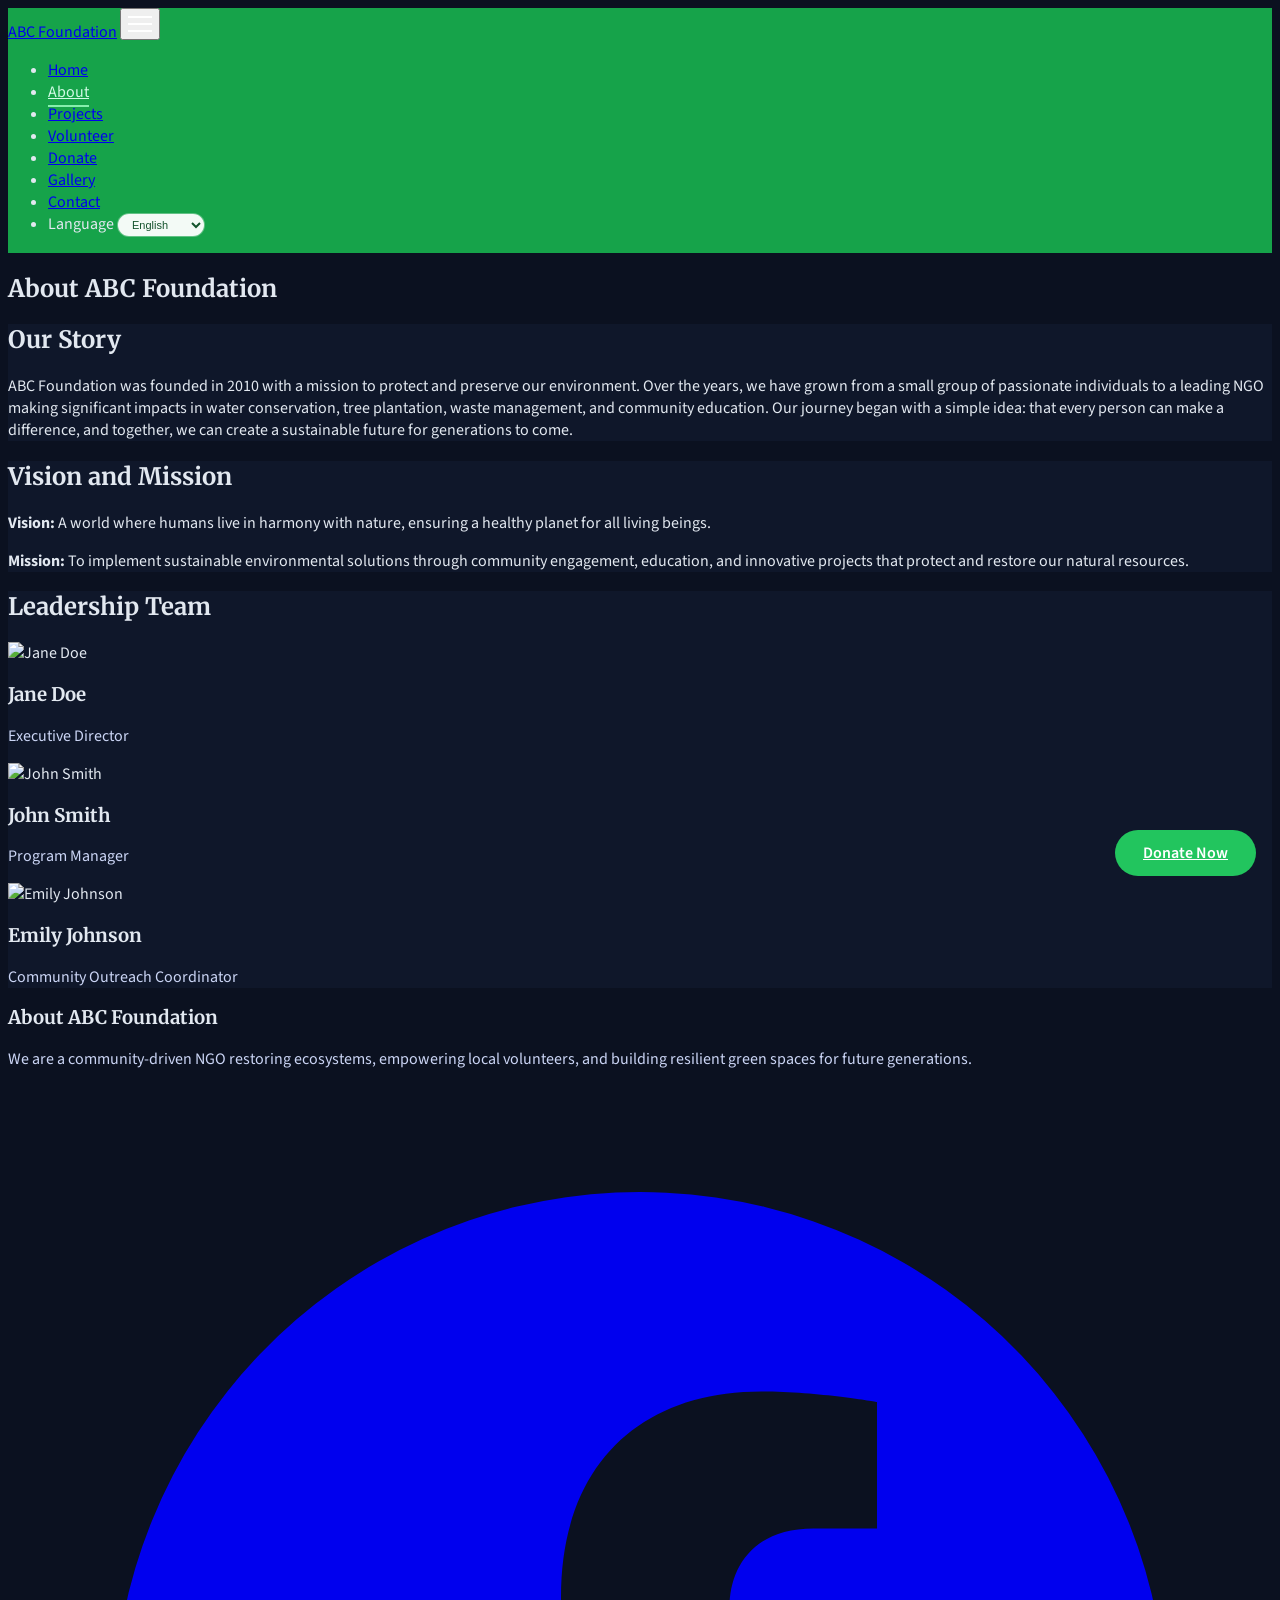
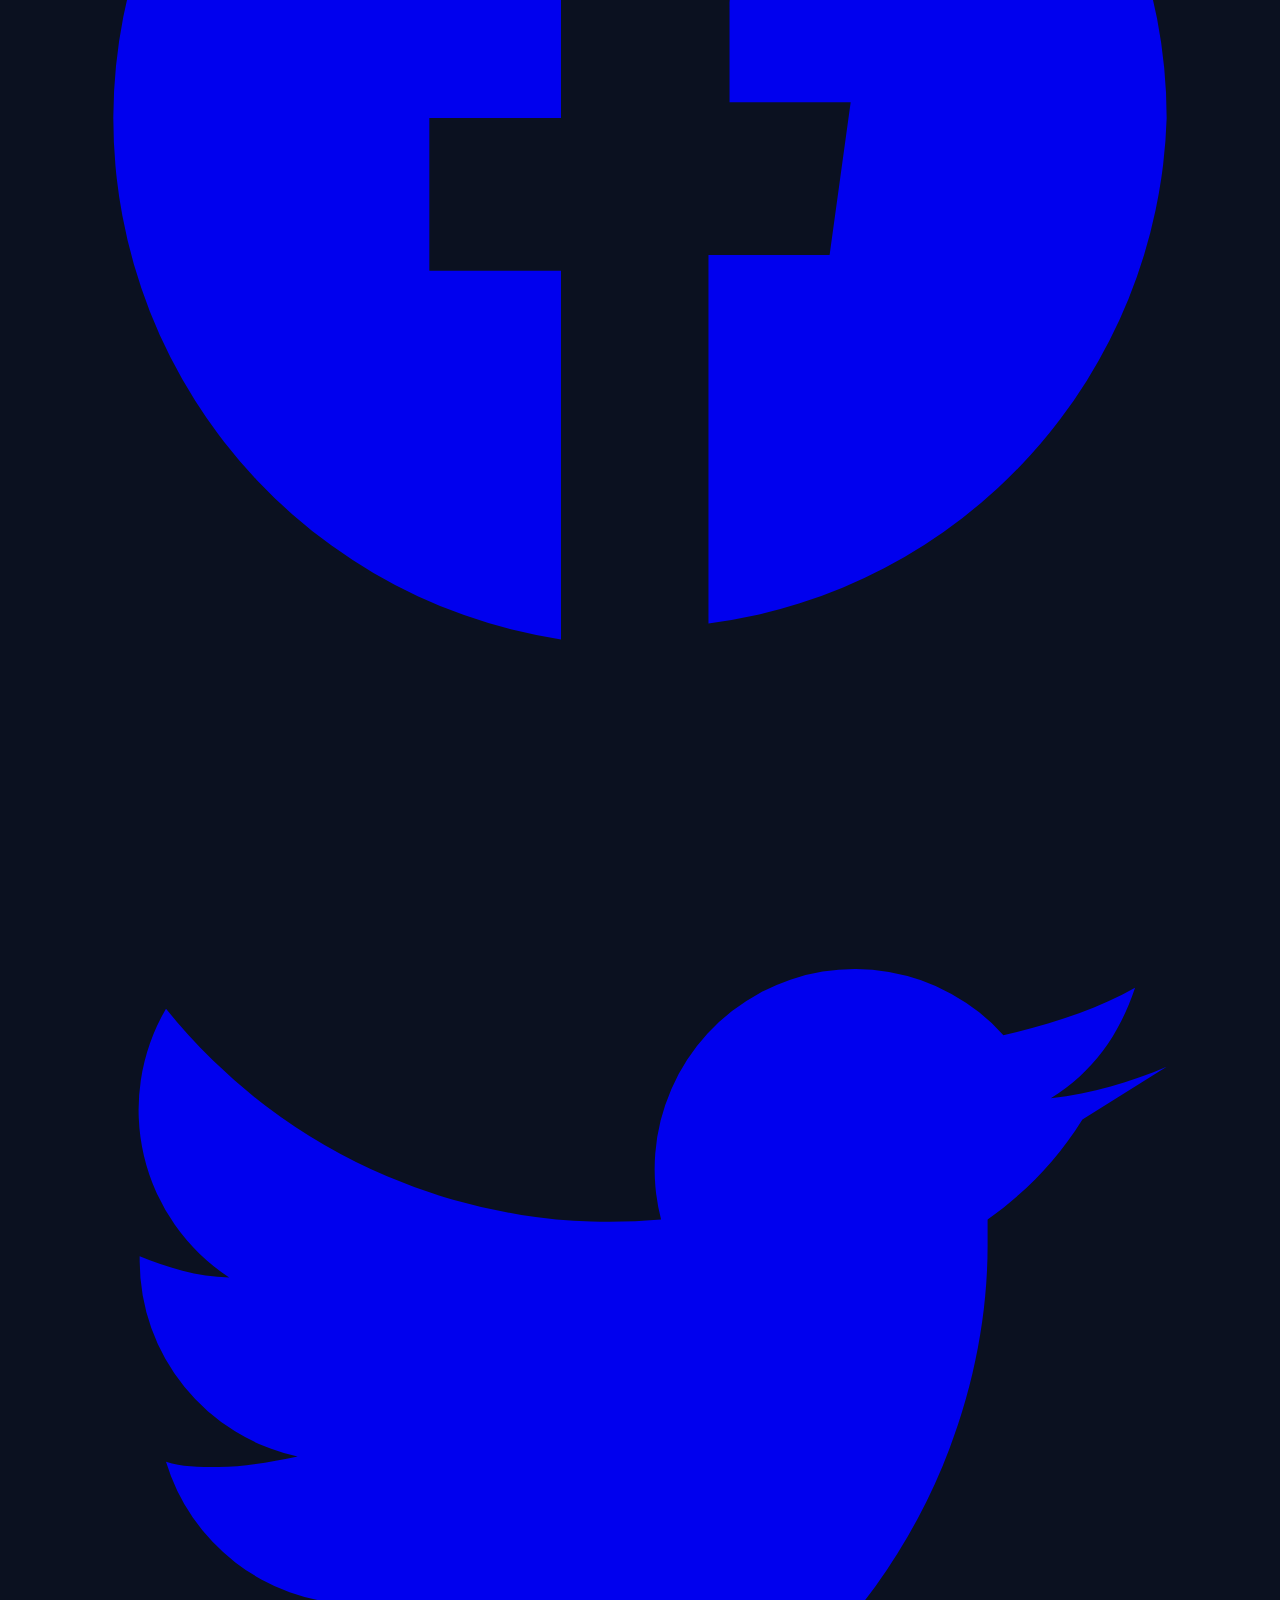
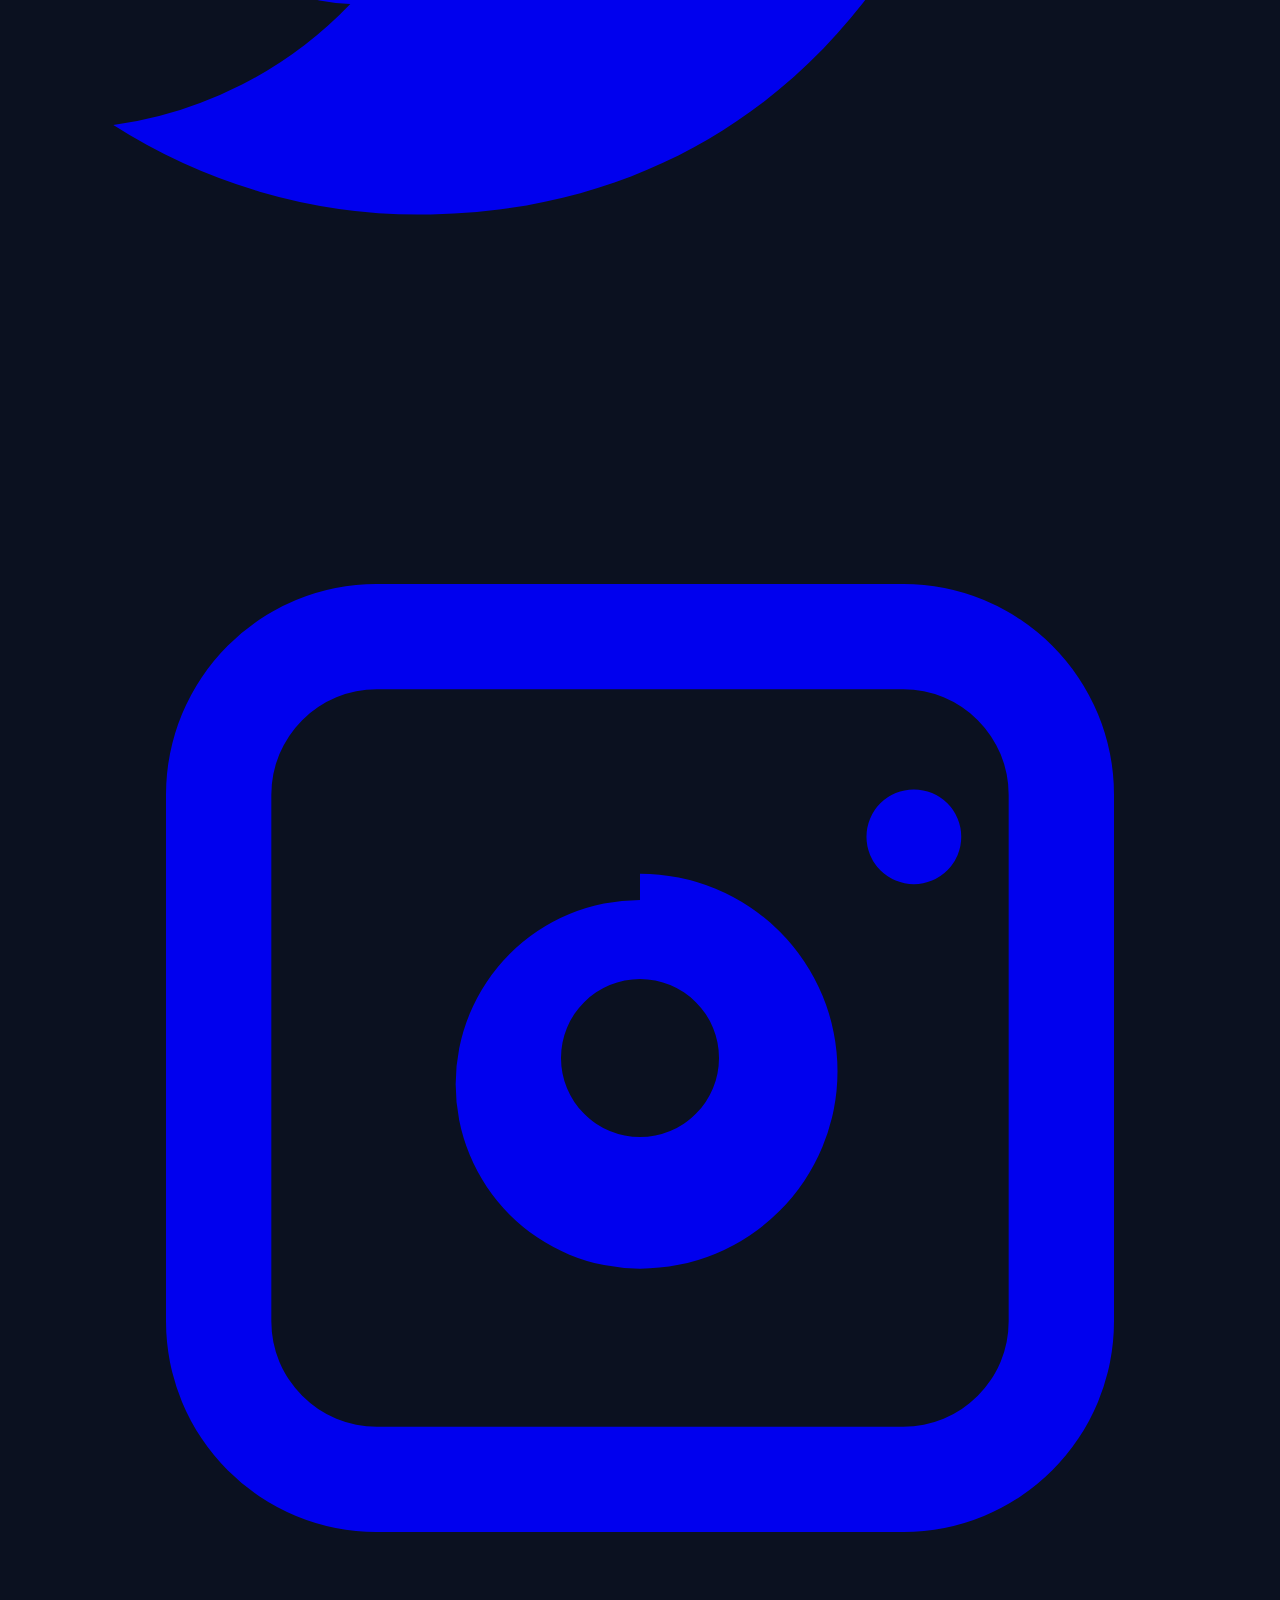
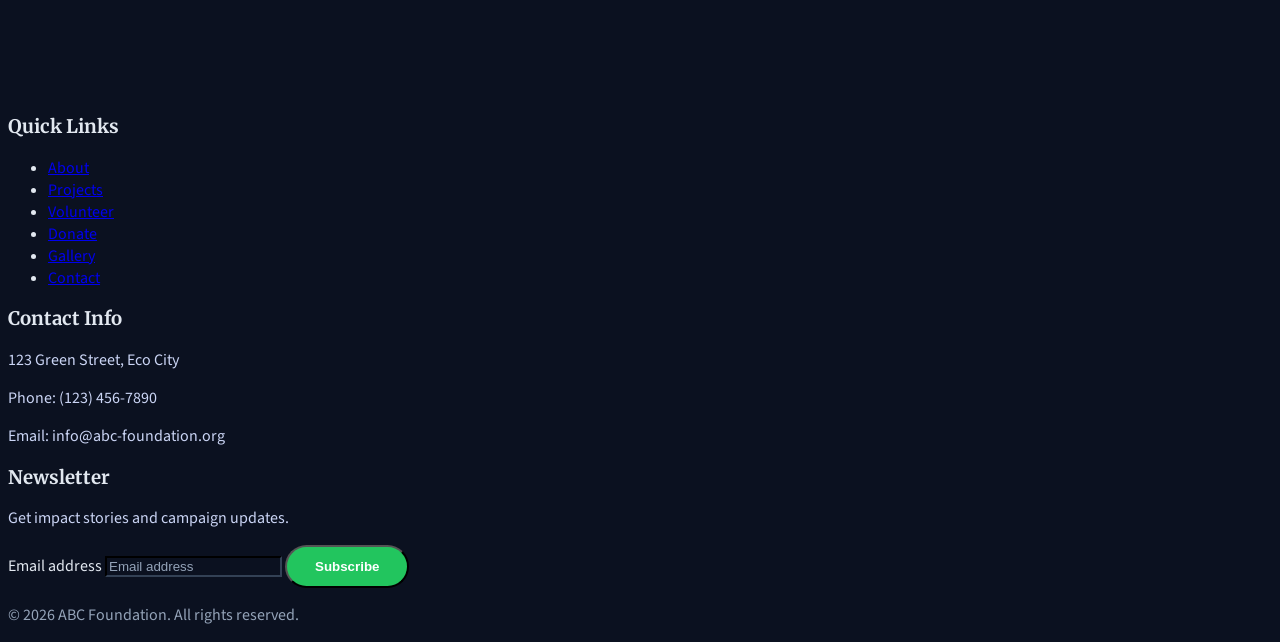
==== commit 56ade541: "translation module updated" ====
--- a/about.html
+++ b/about.html
@@ -19,36 +19,60 @@
 <body class="bg-gray-50">
     <!-- Navbar -->
     <nav class="bg-green-700 text-white sticky top-0 z-50">
-        <div class="container mx-auto px-4 py-4 flex items-center justify-between">
-            <a href="index.html" class="text-2xl font-bold tracking-wide">ABC Foundation</a>
-            <button id="hamburger" class="md:hidden focus:outline-none" aria-label="Toggle navigation"
-                aria-expanded="false" aria-controls="mobile-menu">
-                <span class="hamburger-line"></span>
-                <span class="hamburger-line"></span>
-                <span class="hamburger-line"></span>
-            </button>
-            <ul class="hidden md:flex items-center space-x-6 text-sm font-semibold uppercase tracking-wide">
-                <li><a href="index.html" class="nav-link">Home</a></li>
-                <li><a href="about.html" class="nav-link">About</a></li>
-                <li><a href="projects.html" class="nav-link">Projects</a></li>
-                <li><a href="volunteer.html" class="nav-link">Volunteer</a></li>
-                <li><a href="donate.html" class="nav-link">Donate</a></li>
-                <li><a href="gallery.html" class="nav-link">Gallery</a></li>
-                <li><a href="contact.html" class="nav-link">Contact</a></li>
-            </ul>
-        </div>
-        <div id="mobile-menu" class="mobile-menu md:hidden">
-            <ul class="px-4 pb-4 space-y-3 text-sm font-semibold uppercase tracking-wide">
-                <li><a href="index.html" class="nav-link block">Home</a></li>
-                <li><a href="about.html" class="nav-link block">About</a></li>
-                <li><a href="projects.html" class="nav-link block">Projects</a></li>
-                <li><a href="volunteer.html" class="nav-link block">Volunteer</a></li>
-                <li><a href="donate.html" class="nav-link block">Donate</a></li>
-                <li><a href="gallery.html" class="nav-link block">Gallery</a></li>
-                <li><a href="contact.html" class="nav-link block">Contact</a></li>
-            </ul>
-        </div>
-    </nav>
+    <div class="container mx-auto px-4 py-4 flex items-center justify-between">
+        <a href="index.html" class="text-2xl font-bold tracking-wide" data-i18n="site_name">ABC Foundation</a>
+        <button id="hamburger" class="md:hidden focus:outline-none" aria-label="Toggle navigation" aria-expanded="false"
+            aria-controls="mobile-menu">
+            <span class="hamburger-line"></span>
+            <span class="hamburger-line"></span>
+            <span class="hamburger-line"></span>
+        </button>
+        <ul class="hidden md:flex items-center space-x-6 text-sm font-semibold uppercase tracking-wide">
+            <li><a href="index.html" class="nav-link" data-i18n="nav_home">Home</a></li>
+            <li><a href="about.html" class="nav-link" data-i18n="nav_about">About</a></li>
+            <li><a href="projects.html" class="nav-link" data-i18n="nav_projects">Projects</a></li>
+            <li><a href="volunteer.html" class="nav-link" data-i18n="nav_volunteer">Volunteer</a></li>
+            <li><a href="donate.html" class="nav-link" data-i18n="nav_donate">Donate</a></li>
+            <li><a href="gallery.html" class="nav-link" data-i18n="nav_gallery">Gallery</a></li>
+            <li><a href="contact.html" class="nav-link" data-i18n="nav_contact">Contact</a></li>
+            <li>
+                <label class="sr-only" for="languageSwitcher-desktop">Language</label>
+                <select id="languageSwitcher-desktop" class="language-switcher">
+                    <option value="en">English</option>
+                    <option value="hi">हिन्दी</option>
+                    <option value="ta">தமிழ்</option>
+                    <option value="te">తెలుగు</option>
+                    <option value="ml">മലയാളം</option>
+                    <option value="kn">ಕನ್ನಡ</option>
+                    <option value="gu">ગુજરાતી</option>
+                </select>
+            </li>
+        </ul>
+    </div>
+    <div id="mobile-menu" class="mobile-menu md:hidden">
+        <ul class="px-4 pb-4 space-y-3 text-sm font-semibold uppercase tracking-wide">
+            <li class="pt-2">
+                <label class="sr-only" for="languageSwitcher-mobile">Language</label>
+                <select id="languageSwitcher-mobile" class="language-switcher w-full">
+                    <option value="en">English</option>
+                    <option value="hi">हिन्दी</option>
+                    <option value="ta">தமிழ்</option>
+                    <option value="te">తెలుగు</option>
+                    <option value="ml">മലയാളം</option>
+                    <option value="kn">ಕನ್ನಡ</option>
+                    <option value="gu">ગુજરાતી</option>
+                </select>
+            </li>
+            <li><a href="index.html" class="nav-link block" data-i18n="nav_home">Home</a></li>
+            <li><a href="about.html" class="nav-link block" data-i18n="nav_about">About</a></li>
+            <li><a href="projects.html" class="nav-link block" data-i18n="nav_projects">Projects</a></li>
+            <li><a href="volunteer.html" class="nav-link block" data-i18n="nav_volunteer">Volunteer</a></li>
+            <li><a href="donate.html" class="nav-link block" data-i18n="nav_donate">Donate</a></li>
+            <li><a href="gallery.html" class="nav-link block" data-i18n="nav_gallery">Gallery</a></li>
+            <li><a href="contact.html" class="nav-link block" data-i18n="nav_contact">Contact</a></li>
+        </ul>
+    </div>
+</nav>
 
     <!-- About Section -->
     <section class="py-16">
@@ -139,6 +163,7 @@
                     <li><a href="contact.html" class="hover:text-green-300">Contact</a></li>
                 </ul>
             </div>
+        
             <div>
                 <h3 class="text-lg font-semibold mb-4">Contact Info</h3>
                 <p class="text-gray-300">123 Green Street, Eco City</p>
@@ -162,6 +187,30 @@
     </div>
 </footer>
 
+
+
+
+
+
+
+
+
+
+
+
+
+
+
+
+
+
+
+
+
+
+
+
+    <script src="assets/js/i18n.js"></script>
     <script src="assets/js/main.js"></script>
 </body>
 
@@ -175,3 +224,13 @@
 
 
 
+
+
+
+
+
+
+
+
+
+
--- a/assets/css/styles.css
+++ b/assets/css/styles.css
@@ -151,6 +151,24 @@
     background: #22c55e;
     border-radius: 50%;
     box-shadow: 0 0 0 6px rgba(34, 197, 94, 0.2);
+}
+
+.language-switcher {
+    background: rgba(255, 255, 255, 0.95);
+    border: 1px solid rgba(22, 163, 74, 0.65);
+    border-radius: 9999px;
+    padding: 4px 10px;
+    font-size: 11px;
+    color: #14532d;
+    line-height: 1.2;
+    text-transform: none;
+    transition: border-color 0.2s ease, background 0.2s ease;
+}
+
+.language-switcher:focus-visible {
+    outline: none;
+    border-color: #16a34a;
+    box-shadow: 0 0 0 3px rgba(22, 163, 74, 0.25);
 }
 
 .parallax-section {
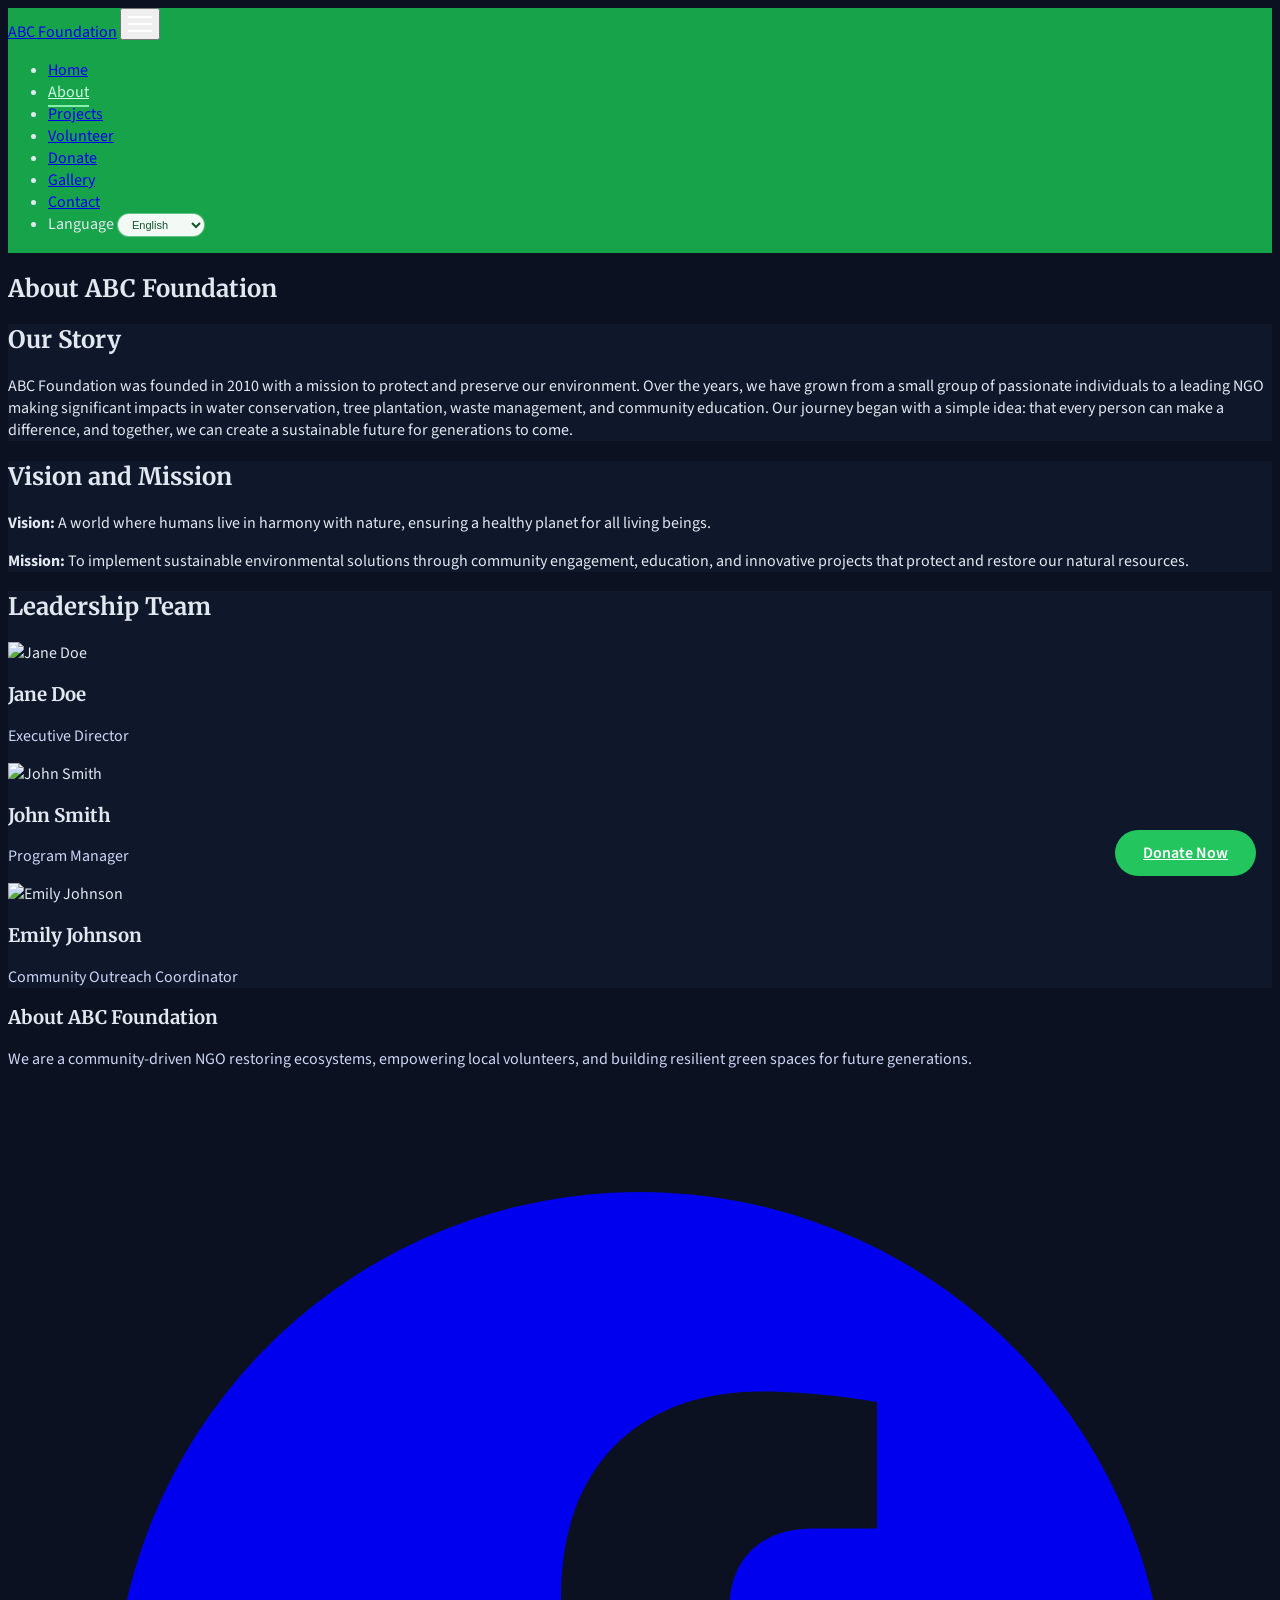
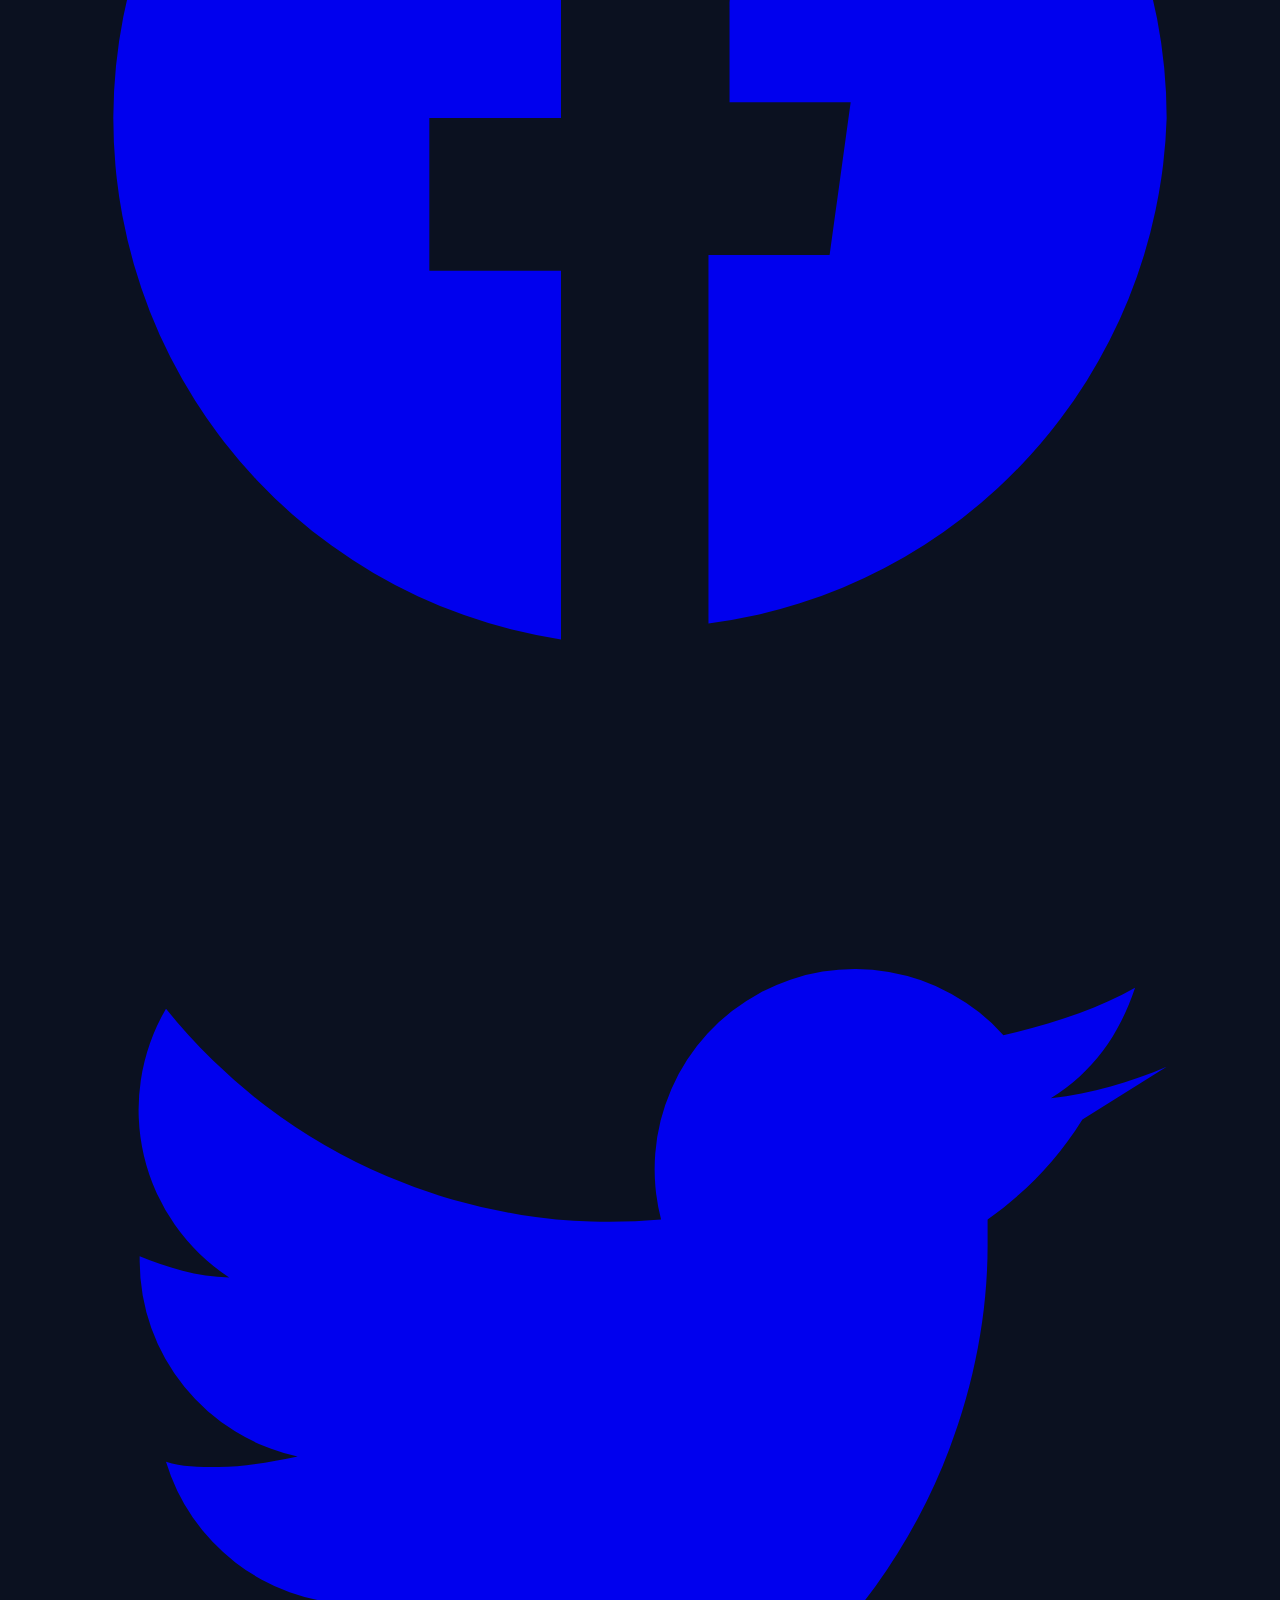
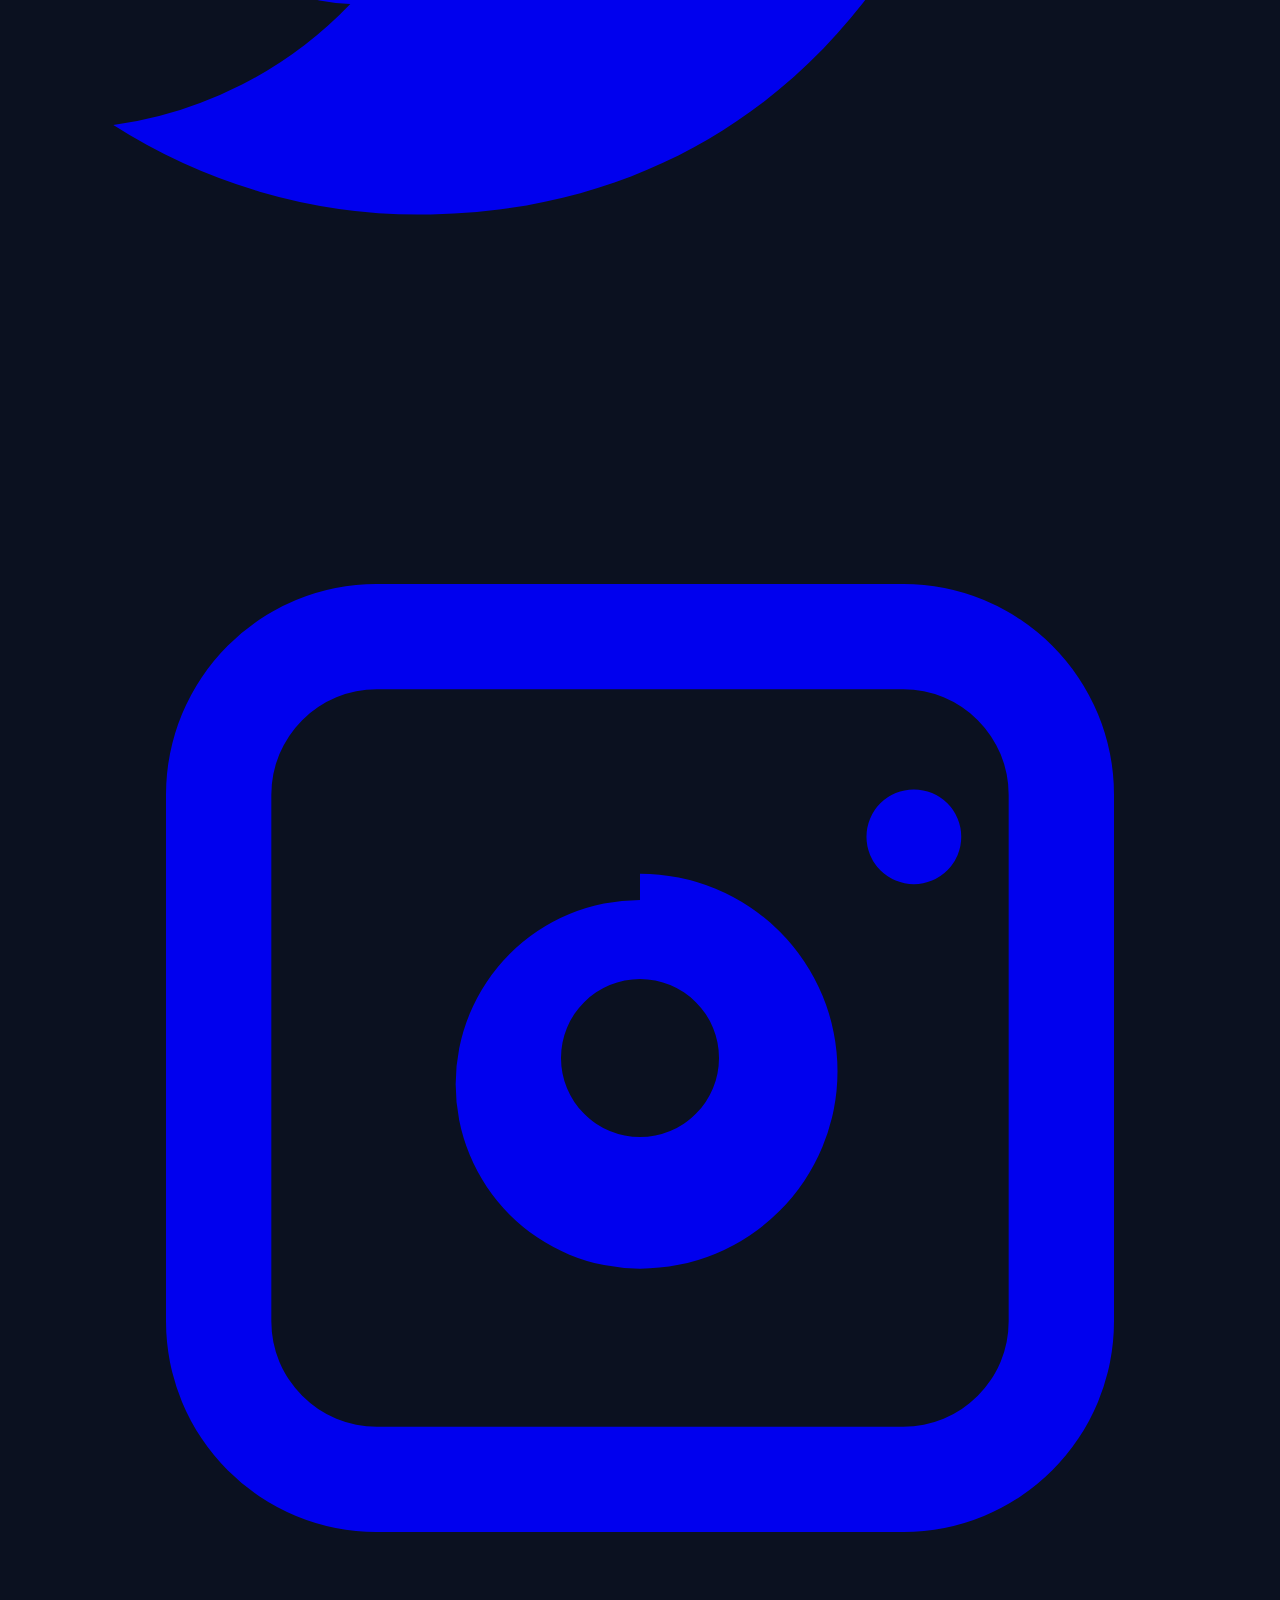
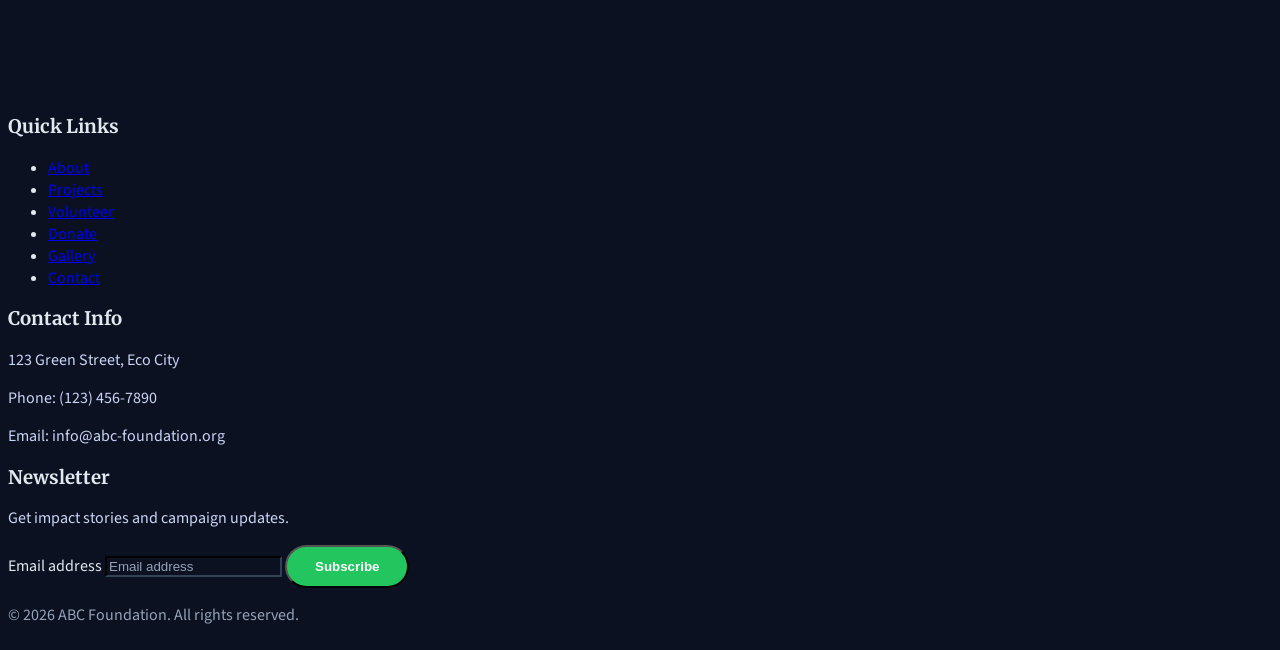
==== commit 1a5b4a86: "mobile responsiveness improved" ====
--- a/about.html
+++ b/about.html
@@ -44,7 +44,6 @@
                     <option value="te">తెలుగు</option>
                     <option value="ml">മലയാളം</option>
                     <option value="kn">ಕನ್ನಡ</option>
-                    <option value="gu">ગુજરાતી</option>
                 </select>
             </li>
         </ul>
@@ -60,7 +59,6 @@
                     <option value="te">తెలుగు</option>
                     <option value="ml">മലയാളം</option>
                     <option value="kn">ಕನ್ನಡ</option>
-                    <option value="gu">ગુજરાતી</option>
                 </select>
             </li>
             <li><a href="index.html" class="nav-link block" data-i18n="nav_home">Home</a></li>
--- a/assets/css/styles.css
+++ b/assets/css/styles.css
@@ -15,12 +15,14 @@
 
 html {
     scroll-behavior: smooth;
+    overflow-x: hidden;
 }
 
 body {
     font-family: "Source Sans 3", "Segoe UI", Arial, sans-serif;
     background: var(--slate-950);
     color: #e2e8f0;
+    overflow-x: hidden;
 }
 
 body.page-fade {
@@ -163,6 +165,7 @@
     line-height: 1.2;
     text-transform: none;
     transition: border-color 0.2s ease, background 0.2s ease;
+    max-width: 100%;
 }
 
 .language-switcher:focus-visible {
@@ -435,6 +438,10 @@
     border-radius: 9999px;
     font-weight: 600;
     transition: transform 0.2s ease, box-shadow 0.2s ease, filter 0.2s ease;
+    white-space: normal;
+    overflow-wrap: anywhere;
+    word-break: break-word;
+    text-align: center;
 }
 
 .btn-primary:hover {
@@ -449,6 +456,10 @@
     border-radius: 9999px;
     font-weight: 600;
     transition: background-color 0.2s ease, color 0.2s ease;
+    white-space: normal;
+    overflow-wrap: anywhere;
+    word-break: break-word;
+    text-align: center;
 }
 
 .btn-secondary:hover {
@@ -479,6 +490,68 @@
     height: auto;
 }
 
+.container,
+.container * {
+    min-width: 0;
+}
+
+h1,
+h2,
+h3,
+h4,
+h5,
+h6,
+p,
+a,
+button,
+label,
+option,
+select {
+    overflow-wrap: anywhere;
+    word-break: break-word;
+}
+
+@media (max-width: 767px) {
+    h1,
+    h2,
+    h3,
+    p,
+    a,
+    button,
+    label,
+    option,
+    select {
+        hyphens: auto;
+    }
+
+    .language-switcher {
+        width: 100%;
+        max-width: 100%;
+    }
+
+    .mobile-menu ul,
+    .mobile-menu li,
+    .mobile-menu a {
+        max-width: 100%;
+    }
+
+    .btn-primary,
+    .btn-secondary {
+        width: 100%;
+        max-width: 100%;
+    }
+
+    .text-5xl,
+    .text-6xl,
+    .text-4xl,
+    .text-3xl,
+    .text-2xl,
+    .text-xl {
+        overflow-wrap: anywhere;
+        word-break: break-word;
+    }
+}
+
 @media print {
     nav,
     footer {
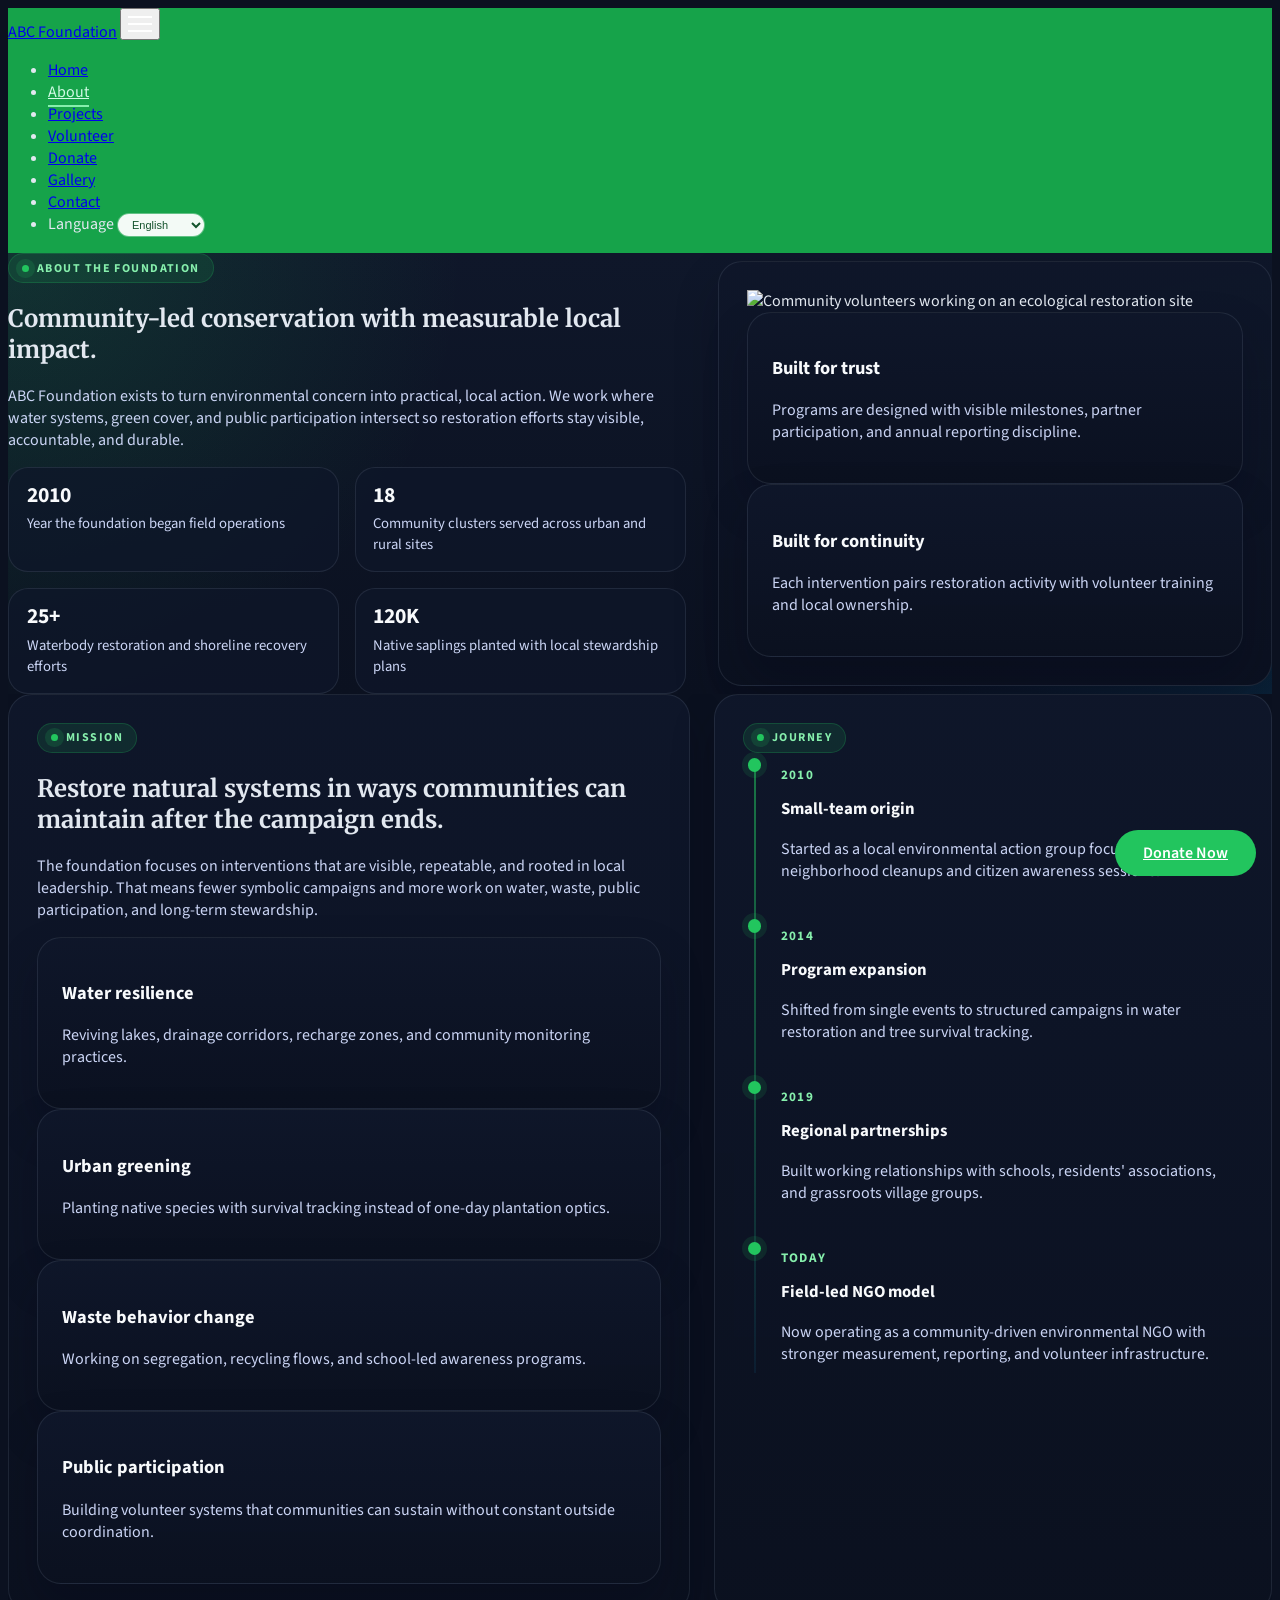
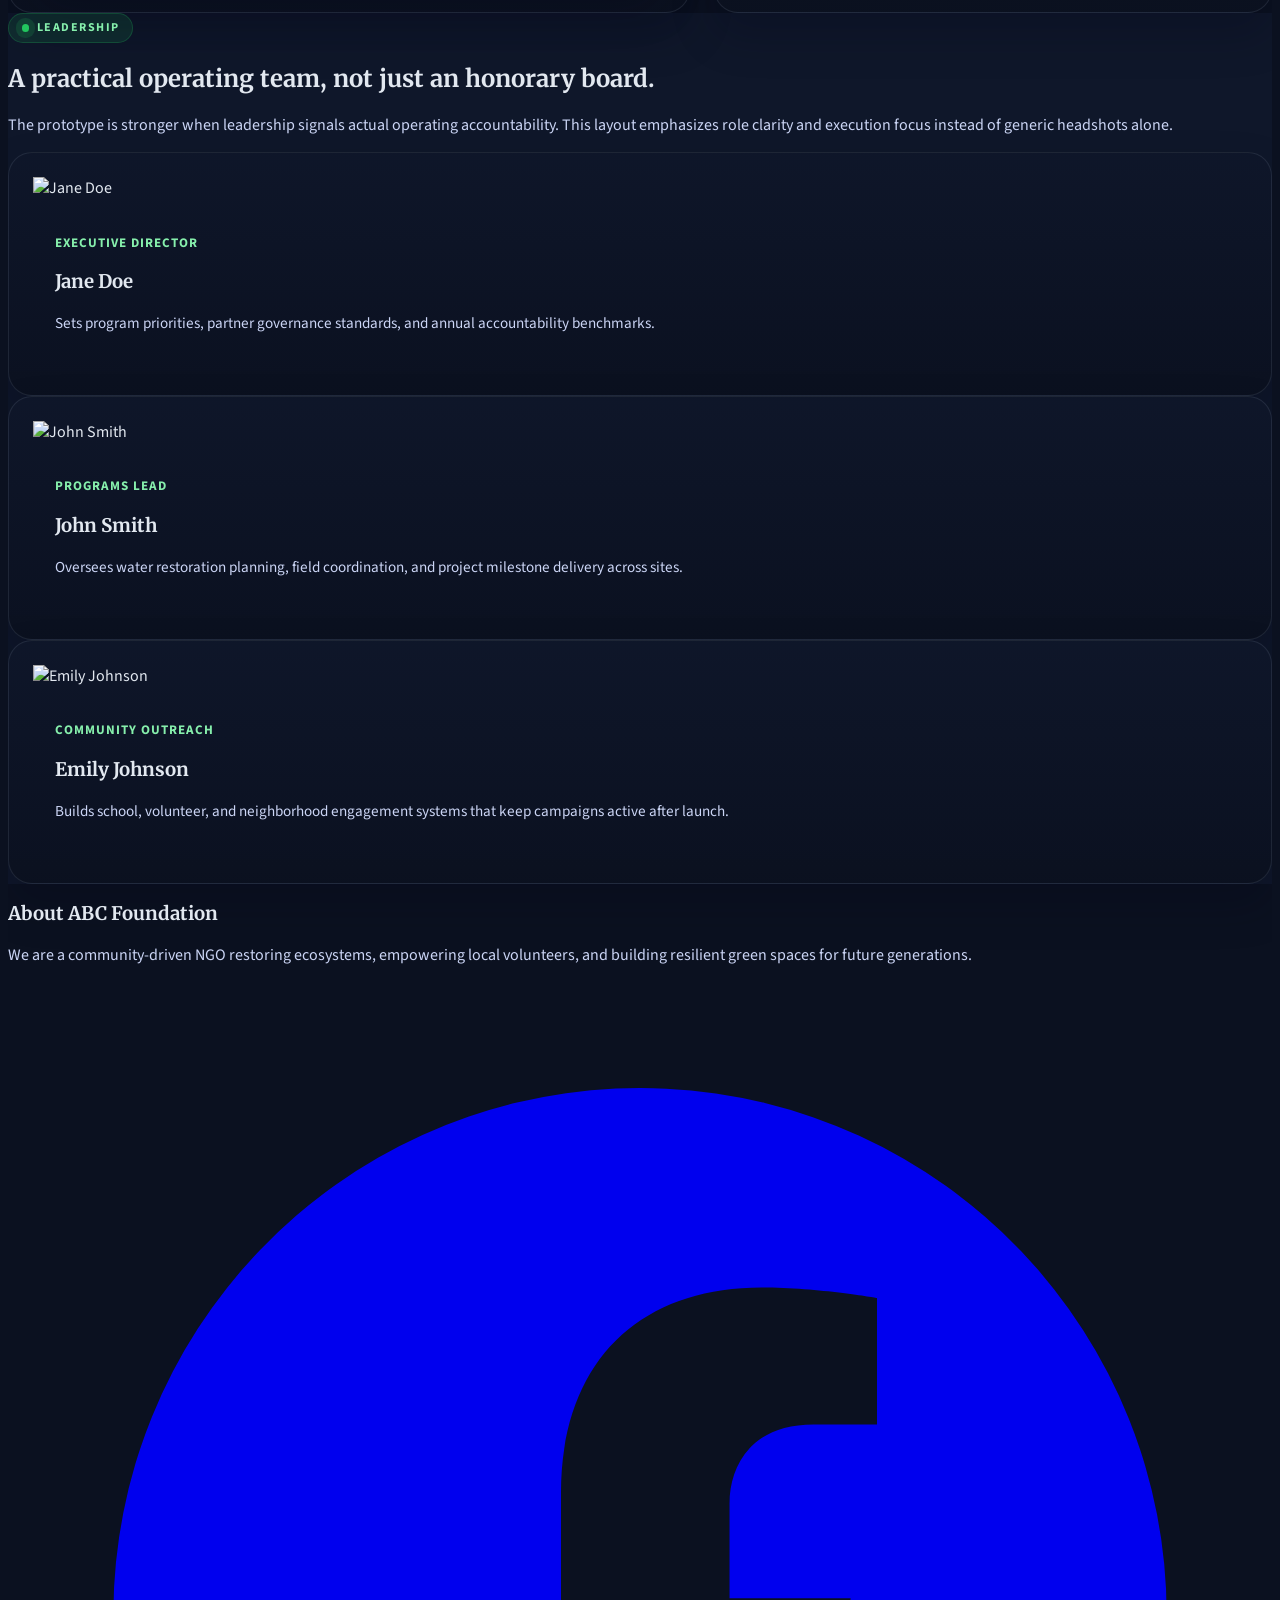
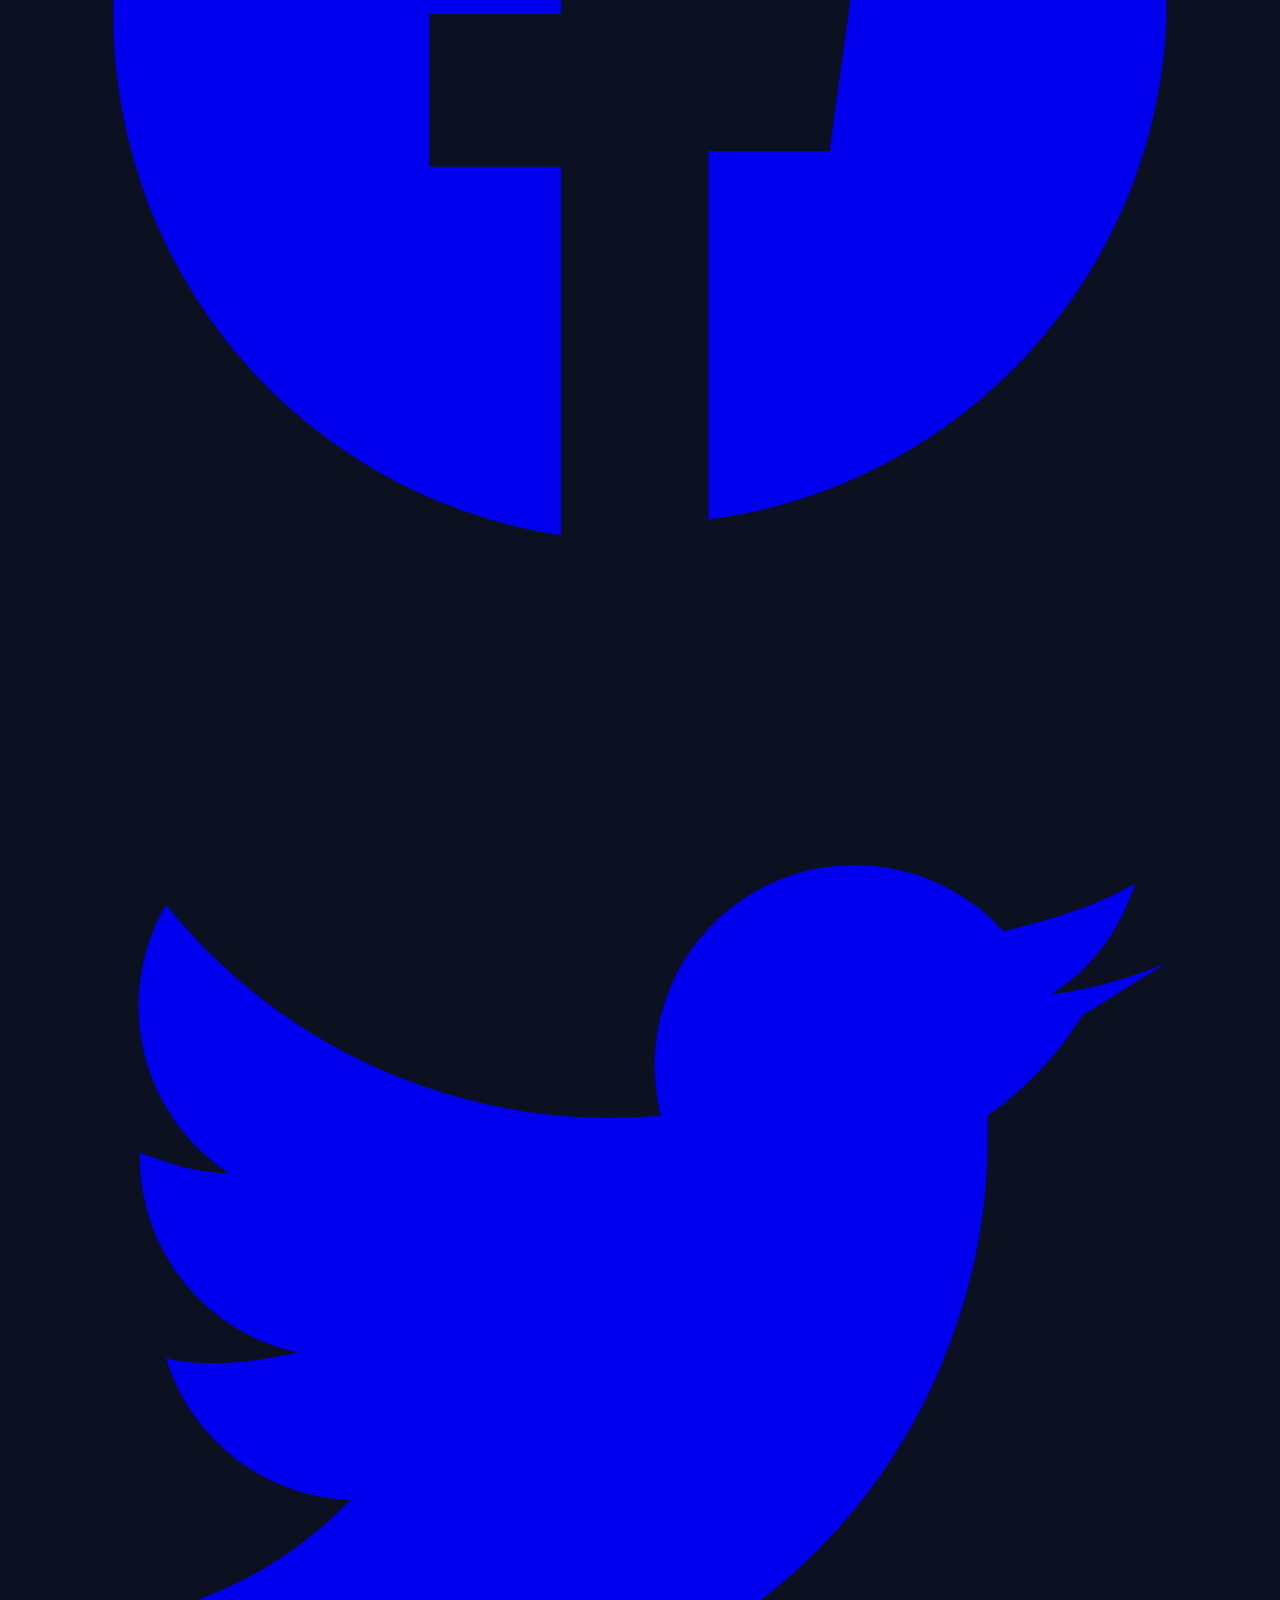
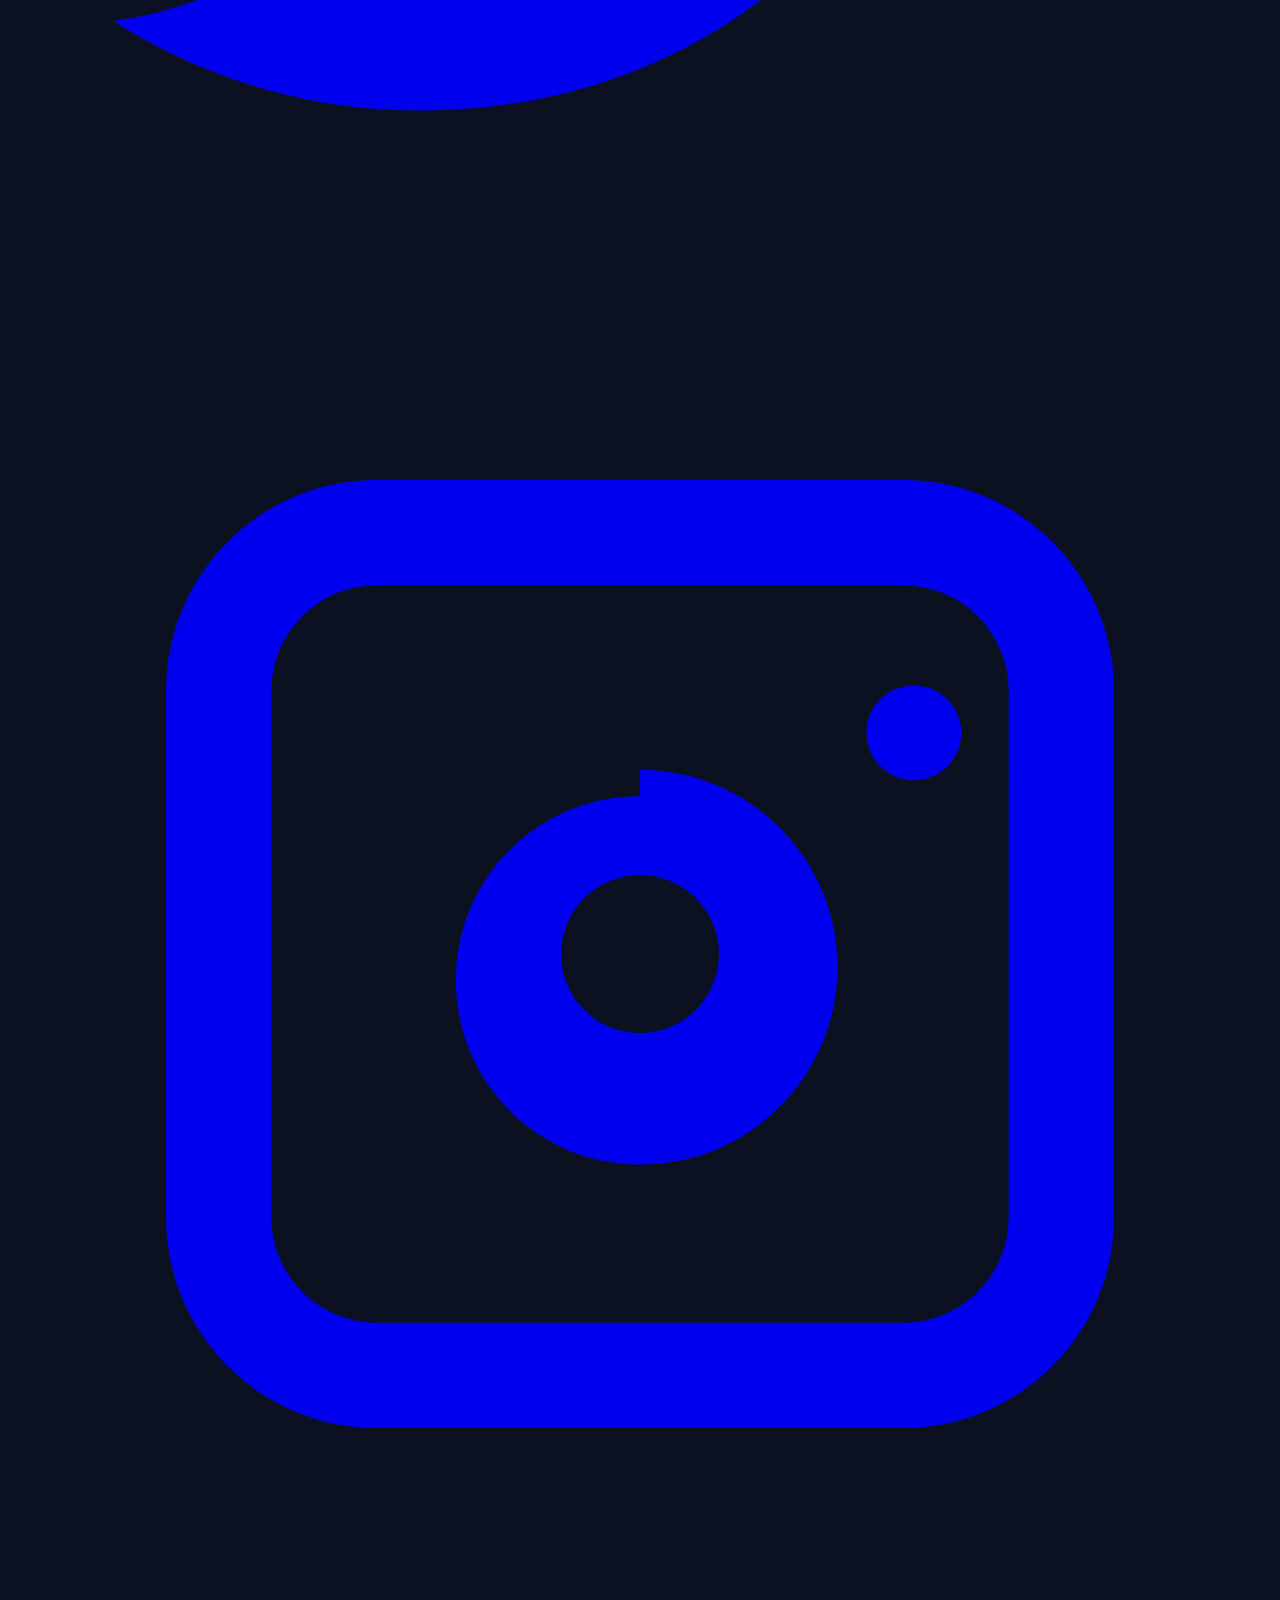
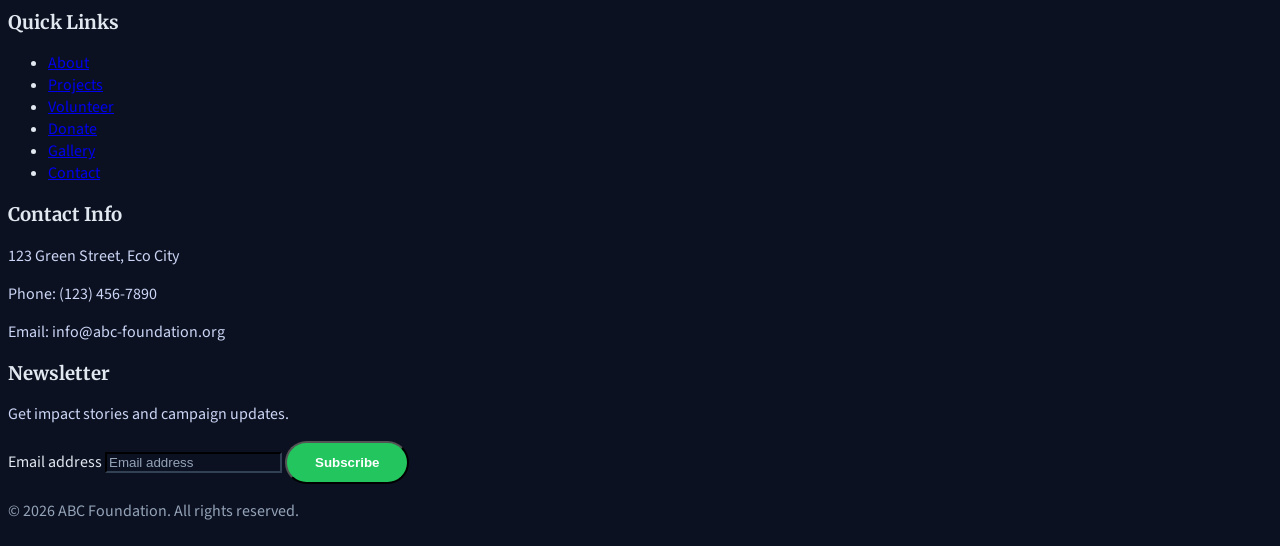
==== commit 28eb216b: "prototype design improved with  structural changes" ====
--- a/about.html
+++ b/about.html
@@ -72,51 +72,138 @@
     </div>
 </nav>
 
-    <!-- About Section -->
+    <section class="page-hero py-20">
+        <div class="container mx-auto px-4">
+            <div class="page-hero-grid">
+                <div>
+                    <span class="section-kicker">About The Foundation</span>
+                    <h1 class="text-4xl md:text-5xl font-bold mt-5 mb-5">Community-led conservation with measurable local impact.</h1>
+                    <p class="text-lg text-gray-300 max-w-2xl">ABC Foundation exists to turn environmental concern into practical, local action. We work where water systems, green cover, and public participation intersect so restoration efforts stay visible, accountable, and durable.</p>
+                    <div class="metrics-inline mt-8">
+                        <div class="metric-inline">
+                            <strong>2010</strong>
+                            <span>Year the foundation began field operations</span>
+                        </div>
+                        <div class="metric-inline">
+                            <strong>18</strong>
+                            <span>Community clusters served across urban and rural sites</span>
+                        </div>
+                        <div class="metric-inline">
+                            <strong>25+</strong>
+                            <span>Waterbody restoration and shoreline recovery efforts</span>
+                        </div>
+                        <div class="metric-inline">
+                            <strong>120K</strong>
+                            <span>Native saplings planted with local stewardship plans</span>
+                        </div>
+                    </div>
+                </div>
+                <div class="section-panel">
+                    <img loading="lazy" src="https://images.unsplash.com/photo-1528323273322-d81458248d40?auto=format&fit=crop&w=1200&q=80"
+                        alt="Community volunteers working on an ecological restoration site"
+                        class="w-full h-80 object-cover rounded-2xl mb-6">
+                    <div class="grid grid-cols-1 sm:grid-cols-2 gap-4">
+                        <div class="detail-card">
+                            <p class="detail-card-title">Built for trust</p>
+                            <p class="detail-card-text">Programs are designed with visible milestones, partner participation, and annual reporting discipline.</p>
+                        </div>
+                        <div class="detail-card">
+                            <p class="detail-card-title">Built for continuity</p>
+                            <p class="detail-card-text">Each intervention pairs restoration activity with volunteer training and local ownership.</p>
+                        </div>
+                    </div>
+                </div>
+            </div>
+        </div>
+    </section>
+
     <section class="py-16">
         <div class="container mx-auto px-4">
-            <div class="max-w-4xl mx-auto">
-                <h1 class="text-4xl font-bold text-center mb-12">About ABC Foundation</h1>
-                <div class="mb-12 bg-white rounded-2xl p-8">
-                    <h2 class="text-2xl font-semibold mb-4">Our Story</h2>
-                    <p class="text-lg text-gray-700">ABC Foundation was founded in 2010 with a mission to protect and
-                        preserve our environment. Over the years, we have grown from a small group of passionate
-                        individuals to a leading NGO making significant impacts in water conservation, tree plantation,
-                        waste management, and community education. Our journey began with a simple idea: that every
-                        person can make a difference, and together, we can create a sustainable future for generations
-                        to come.</p>
-                </div>
-                <div class="mb-12 bg-white rounded-2xl p-8">
-                    <h2 class="text-2xl font-semibold mb-4">Vision and Mission</h2>
-                    <p class="text-lg text-gray-700 mb-4"><strong>Vision:</strong> A world where humans live in harmony
-                        with nature, ensuring a healthy planet for all living beings.</p>
-                    <p class="text-lg text-gray-700"><strong>Mission:</strong> To implement sustainable environmental
-                        solutions through community engagement, education, and innovative projects that protect and
-                        restore our natural resources.</p>
-                </div>
-                <div class="bg-white rounded-2xl p-8">
-                    <h2 class="text-2xl font-semibold mb-8">Leadership Team</h2>
-                    <div class="grid grid-cols-1 md:grid-cols-3 gap-8">
-                        <div class="text-center">
-                            <img loading="lazy" src="https://source.unsplash.com/random/200x200/?person1" alt="Jane Doe"
-                                class="w-32 h-32 rounded-full mx-auto mb-4 object-cover">
-                            <h3 class="text-xl font-semibold">Jane Doe</h3>
-                            <p class="text-gray-600">Executive Director</p>
-                        </div>
-                        <div class="text-center">
-                            <img loading="lazy" src="https://source.unsplash.com/random/200x200/?person2" alt="John Smith"
-                                class="w-32 h-32 rounded-full mx-auto mb-4 object-cover">
-                            <h3 class="text-xl font-semibold">John Smith</h3>
-                            <p class="text-gray-600">Program Manager</p>
-                        </div>
-                        <div class="text-center">
-                            <img loading="lazy" src="https://source.unsplash.com/random/200x200/?person3" alt="Emily Johnson"
-                                class="w-32 h-32 rounded-full mx-auto mb-4 object-cover">
-                            <h3 class="text-xl font-semibold">Emily Johnson</h3>
-                            <p class="text-gray-600">Community Outreach Coordinator</p>
-                        </div>
-                    </div>
-                </div>
+            <div class="editorial-grid">
+                <div class="section-panel">
+                    <span class="section-kicker">Mission</span>
+                    <h2 class="text-3xl font-bold mt-5 mb-5">Restore natural systems in ways communities can maintain after the campaign ends.</h2>
+                    <p class="text-lg text-gray-300 mb-6">The foundation focuses on interventions that are visible, repeatable, and rooted in local leadership. That means fewer symbolic campaigns and more work on water, waste, public participation, and long-term stewardship.</p>
+                    <div class="grid grid-cols-1 sm:grid-cols-2 gap-4">
+                        <div class="detail-card">
+                            <p class="detail-card-title">Water resilience</p>
+                            <p class="detail-card-text">Reviving lakes, drainage corridors, recharge zones, and community monitoring practices.</p>
+                        </div>
+                        <div class="detail-card">
+                            <p class="detail-card-title">Urban greening</p>
+                            <p class="detail-card-text">Planting native species with survival tracking instead of one-day plantation optics.</p>
+                        </div>
+                        <div class="detail-card">
+                            <p class="detail-card-title">Waste behavior change</p>
+                            <p class="detail-card-text">Working on segregation, recycling flows, and school-led awareness programs.</p>
+                        </div>
+                        <div class="detail-card">
+                            <p class="detail-card-title">Public participation</p>
+                            <p class="detail-card-text">Building volunteer systems that communities can sustain without constant outside coordination.</p>
+                        </div>
+                    </div>
+                </div>
+                <div class="section-panel">
+                    <span class="section-kicker">Journey</span>
+                    <div class="timeline mt-6">
+                        <div class="timeline-item">
+                            <p class="timeline-year">2010</p>
+                            <p class="timeline-title">Small-team origin</p>
+                            <p class="timeline-text">Started as a local environmental action group focused on neighborhood cleanups and citizen awareness sessions.</p>
+                        </div>
+                        <div class="timeline-item">
+                            <p class="timeline-year">2014</p>
+                            <p class="timeline-title">Program expansion</p>
+                            <p class="timeline-text">Shifted from single events to structured campaigns in water restoration and tree survival tracking.</p>
+                        </div>
+                        <div class="timeline-item">
+                            <p class="timeline-year">2019</p>
+                            <p class="timeline-title">Regional partnerships</p>
+                            <p class="timeline-text">Built working relationships with schools, residents' associations, and grassroots village groups.</p>
+                        </div>
+                        <div class="timeline-item">
+                            <p class="timeline-year">Today</p>
+                            <p class="timeline-title">Field-led NGO model</p>
+                            <p class="timeline-text">Now operating as a community-driven environmental NGO with stronger measurement, reporting, and volunteer infrastructure.</p>
+                        </div>
+                    </div>
+                </div>
+            </div>
+        </div>
+    </section>
+
+    <section class="py-16 bg-gray-100">
+        <div class="container mx-auto px-4">
+            <div class="max-w-3xl mb-10">
+                <span class="section-kicker">Leadership</span>
+                <h2 class="text-3xl font-bold mt-5 mb-4">A practical operating team, not just an honorary board.</h2>
+                <p class="text-lg text-gray-300">The prototype is stronger when leadership signals actual operating accountability. This layout emphasizes role clarity and execution focus instead of generic headshots alone.</p>
+            </div>
+            <div class="grid grid-cols-1 md:grid-cols-3 gap-8">
+                <article class="detail-card profile-card">
+                    <img loading="lazy" src="https://images.unsplash.com/photo-1494790108377-be9c29b29330?auto=format&fit=crop&w=900&q=80" alt="Jane Doe">
+                    <div class="profile-card-body">
+                        <p class="profile-role">Executive Director</p>
+                        <h3 class="text-xl font-semibold mt-2">Jane Doe</h3>
+                        <p class="profile-focus">Sets program priorities, partner governance standards, and annual accountability benchmarks.</p>
+                    </div>
+                </article>
+                <article class="detail-card profile-card">
+                    <img loading="lazy" src="https://images.unsplash.com/photo-1500648767791-00dcc994a43e?auto=format&fit=crop&w=900&q=80" alt="John Smith">
+                    <div class="profile-card-body">
+                        <p class="profile-role">Programs Lead</p>
+                        <h3 class="text-xl font-semibold mt-2">John Smith</h3>
+                        <p class="profile-focus">Oversees water restoration planning, field coordination, and project milestone delivery across sites.</p>
+                    </div>
+                </article>
+                <article class="detail-card profile-card">
+                    <img loading="lazy" src="https://images.unsplash.com/photo-1438761681033-6461ffad8d80?auto=format&fit=crop&w=900&q=80" alt="Emily Johnson">
+                    <div class="profile-card-body">
+                        <p class="profile-role">Community Outreach</p>
+                        <h3 class="text-xl font-semibold mt-2">Emily Johnson</h3>
+                        <p class="profile-focus">Builds school, volunteer, and neighborhood engagement systems that keep campaigns active after launch.</p>
+                    </div>
+                </article>
             </div>
         </div>
     </section>
--- a/assets/css/styles.css
+++ b/assets/css/styles.css
@@ -75,6 +75,286 @@
     color: #334155;
 }
 
+.section-kicker {
+    display: inline-flex;
+    align-items: center;
+    gap: 0.5rem;
+    padding: 0.35rem 0.8rem;
+    border-radius: 9999px;
+    background: rgba(34, 197, 94, 0.12);
+    border: 1px solid rgba(34, 197, 94, 0.22);
+    color: #86efac;
+    font-size: 0.75rem;
+    font-weight: 700;
+    letter-spacing: 0.12em;
+    text-transform: uppercase;
+}
+
+.section-kicker::before {
+    content: '';
+    width: 0.45rem;
+    height: 0.45rem;
+    border-radius: 9999px;
+    background: #22c55e;
+    box-shadow: 0 0 0 6px rgba(34, 197, 94, 0.15);
+}
+
+.page-hero {
+    position: relative;
+    overflow: hidden;
+    background:
+        radial-gradient(circle at top left, rgba(34, 197, 94, 0.16), transparent 34%),
+        radial-gradient(circle at bottom right, rgba(14, 165, 233, 0.12), transparent 32%),
+        linear-gradient(180deg, #0f172a 0%, #0b1120 100%);
+}
+
+.page-hero-grid {
+    display: grid;
+    gap: 2rem;
+    align-items: center;
+}
+
+.trust-band {
+    margin-top: -2.5rem;
+    position: relative;
+    z-index: 5;
+}
+
+.trust-band-grid {
+    display: grid;
+    gap: 1rem;
+    grid-template-columns: repeat(1, minmax(0, 1fr));
+}
+
+.trust-band-card,
+.section-panel,
+.detail-card,
+.project-metric {
+    border: 1px solid rgba(148, 163, 184, 0.14);
+    background: linear-gradient(180deg, rgba(15, 23, 42, 0.96), rgba(11, 17, 32, 0.98));
+    border-radius: 1.5rem;
+    box-shadow: 0 22px 44px rgba(2, 6, 23, 0.22);
+}
+
+.trust-band-card {
+    padding: 1.1rem 1.25rem;
+}
+
+.trust-band-value {
+    display: block;
+    color: #f8fafc;
+    font-size: 1.4rem;
+    font-weight: 700;
+    line-height: 1.1;
+}
+
+.trust-band-label {
+    display: block;
+    margin-top: 0.35rem;
+    color: var(--slate-300);
+    font-size: 0.95rem;
+}
+
+.section-panel {
+    padding: 1.75rem;
+}
+
+.detail-card {
+    padding: 1.5rem;
+}
+
+.detail-card-title {
+    font-size: 1.15rem;
+    font-weight: 700;
+    color: #f8fafc;
+}
+
+.detail-card-text {
+    margin-top: 0.75rem;
+    color: var(--slate-300);
+}
+
+.editorial-grid {
+    display: grid;
+    gap: 1.5rem;
+}
+
+.metrics-inline {
+    display: grid;
+    gap: 1rem;
+    grid-template-columns: repeat(2, minmax(0, 1fr));
+}
+
+.metric-inline {
+    padding: 1rem 1.1rem;
+    border-radius: 1.25rem;
+    background: rgba(15, 23, 42, 0.72);
+    border: 1px solid rgba(148, 163, 184, 0.14);
+}
+
+.metric-inline strong {
+    display: block;
+    color: #f8fafc;
+    font-size: 1.35rem;
+    line-height: 1.1;
+}
+
+.metric-inline span {
+    display: block;
+    margin-top: 0.35rem;
+    color: var(--slate-300);
+    font-size: 0.92rem;
+}
+
+.timeline {
+    position: relative;
+    display: grid;
+    gap: 1rem;
+}
+
+.timeline::before {
+    content: '';
+    position: absolute;
+    left: 0.7rem;
+    top: 0.5rem;
+    bottom: 0.5rem;
+    width: 2px;
+    background: linear-gradient(180deg, rgba(34, 197, 94, 0.55), rgba(14, 165, 233, 0.08));
+}
+
+.timeline-item {
+    position: relative;
+    padding-left: 2.4rem;
+}
+
+.timeline-item::before {
+    content: '';
+    position: absolute;
+    left: 0.3rem;
+    top: 0.35rem;
+    width: 0.85rem;
+    height: 0.85rem;
+    border-radius: 9999px;
+    background: #22c55e;
+    box-shadow: 0 0 0 6px rgba(34, 197, 94, 0.12);
+}
+
+.timeline-year {
+    color: #86efac;
+    font-size: 0.82rem;
+    font-weight: 700;
+    letter-spacing: 0.08em;
+    text-transform: uppercase;
+}
+
+.timeline-title {
+    margin-top: 0.2rem;
+    color: #f8fafc;
+    font-size: 1.05rem;
+    font-weight: 700;
+}
+
+.timeline-text {
+    margin-top: 0.35rem;
+    color: var(--slate-300);
+}
+
+.profile-card {
+    overflow: hidden;
+}
+
+.profile-card img {
+    width: 100%;
+    height: 260px;
+    object-fit: cover;
+}
+
+.profile-card-body {
+    padding: 1.35rem;
+}
+
+.profile-role {
+    color: #86efac;
+    font-size: 0.82rem;
+    font-weight: 700;
+    letter-spacing: 0.08em;
+    text-transform: uppercase;
+}
+
+.profile-focus {
+    margin-top: 0.8rem;
+    color: var(--slate-300);
+    font-size: 0.95rem;
+}
+
+.project-chip {
+    display: inline-flex;
+    align-items: center;
+    padding: 0.55rem 1rem;
+    border-radius: 9999px;
+    border: 1px solid rgba(148, 163, 184, 0.2);
+    background: rgba(15, 23, 42, 0.78);
+    color: #cbd5f5;
+    font-size: 0.85rem;
+    font-weight: 600;
+}
+
+.project-chip.is-active {
+    border-color: rgba(34, 197, 94, 0.55);
+    background: rgba(34, 197, 94, 0.16);
+    color: #dcfce7;
+}
+
+.project-meta {
+    display: flex;
+    flex-wrap: wrap;
+    gap: 0.55rem;
+    margin-bottom: 1rem;
+}
+
+.project-status,
+.project-impact-pill {
+    display: inline-flex;
+    align-items: center;
+    border-radius: 9999px;
+    padding: 0.35rem 0.75rem;
+    font-size: 0.75rem;
+    font-weight: 700;
+    letter-spacing: 0.04em;
+}
+
+.project-status {
+    background: rgba(34, 197, 94, 0.14);
+    color: #86efac;
+}
+
+.project-impact-pill {
+    background: rgba(14, 165, 233, 0.12);
+    color: #bae6fd;
+}
+
+.project-metric {
+    padding: 1.2rem;
+}
+
+.project-metric strong {
+    display: block;
+    color: #f8fafc;
+    font-size: 1.4rem;
+    line-height: 1.1;
+}
+
+.project-metric span {
+    display: block;
+    margin-top: 0.35rem;
+    color: var(--slate-300);
+}
+
+.feature-divider {
+    height: 1px;
+    background: linear-gradient(90deg, transparent, rgba(148, 163, 184, 0.3), transparent);
+}
+
 .hero-visual {
     position: relative;
     overflow: hidden;
@@ -439,8 +719,9 @@
     font-weight: 600;
     transition: transform 0.2s ease, box-shadow 0.2s ease, filter 0.2s ease;
     white-space: normal;
-    overflow-wrap: anywhere;
-    word-break: break-word;
+    overflow-wrap: normal;
+    word-break: normal;
+    hyphens: none;
     text-align: center;
 }
 
@@ -457,8 +738,9 @@
     font-weight: 600;
     transition: background-color 0.2s ease, color 0.2s ease;
     white-space: normal;
-    overflow-wrap: anywhere;
-    word-break: break-word;
+    overflow-wrap: normal;
+    word-break: normal;
+    hyphens: none;
     text-align: center;
 }
 
@@ -507,26 +789,21 @@
 label,
 option,
 select {
-    overflow-wrap: anywhere;
-    word-break: break-word;
+    overflow-wrap: normal;
+    word-break: normal;
+    hyphens: none;
 }
 
 @media (max-width: 767px) {
-    h1,
-    h2,
-    h3,
-    p,
-    a,
-    button,
-    label,
-    option,
-    select {
-        hyphens: auto;
+    .page-hero {
+        padding-top: 3.5rem;
+        padding-bottom: 3.5rem;
     }
 
     .language-switcher {
         width: 100%;
         max-width: 100%;
+        font-size: 0.875rem;
     }
 
     .mobile-menu ul,
@@ -539,16 +816,69 @@
     .btn-secondary {
         width: 100%;
         max-width: 100%;
-    }
-
-    .text-5xl,
-    .text-6xl,
-    .text-4xl,
-    .text-3xl,
-    .text-2xl,
+        font-size: 0.95rem;
+        line-height: 1.35;
+        padding: 0.85rem 1.1rem;
+    }
+
+    .text-6xl {
+        font-size: clamp(2.2rem, 8vw, 3.75rem);
+        line-height: 1.1;
+    }
+
+    .text-5xl {
+        font-size: clamp(2rem, 7vw, 3rem);
+        line-height: 1.1;
+    }
+
+    .text-4xl {
+        font-size: clamp(1.75rem, 6vw, 2.25rem);
+        line-height: 1.15;
+    }
+
+    .text-3xl {
+        font-size: clamp(1.5rem, 5.4vw, 1.95rem);
+        line-height: 1.2;
+    }
+
+    .text-2xl {
+        font-size: clamp(1.3rem, 4.8vw, 1.6rem);
+        line-height: 1.25;
+    }
+
     .text-xl {
-        overflow-wrap: anywhere;
-        word-break: break-word;
+        font-size: clamp(1.1rem, 4.2vw, 1.25rem);
+        line-height: 1.3;
+    }
+
+    .tracking-wide,
+    .tracking-widest {
+        letter-spacing: 0.02em;
+    }
+
+    .trust-band {
+        margin-top: -1.5rem;
+    }
+
+    .section-panel,
+    .detail-card,
+    .trust-band-card,
+    .project-metric {
+        padding: 1.15rem;
+    }
+}
+
+@media (min-width: 768px) {
+    .page-hero-grid {
+        grid-template-columns: minmax(0, 1.1fr) minmax(320px, 0.9fr);
+    }
+
+    .trust-band-grid {
+        grid-template-columns: repeat(4, minmax(0, 1fr));
+    }
+
+    .editorial-grid {
+        grid-template-columns: minmax(0, 1.1fr) minmax(0, 0.9fr);
     }
 }
 
